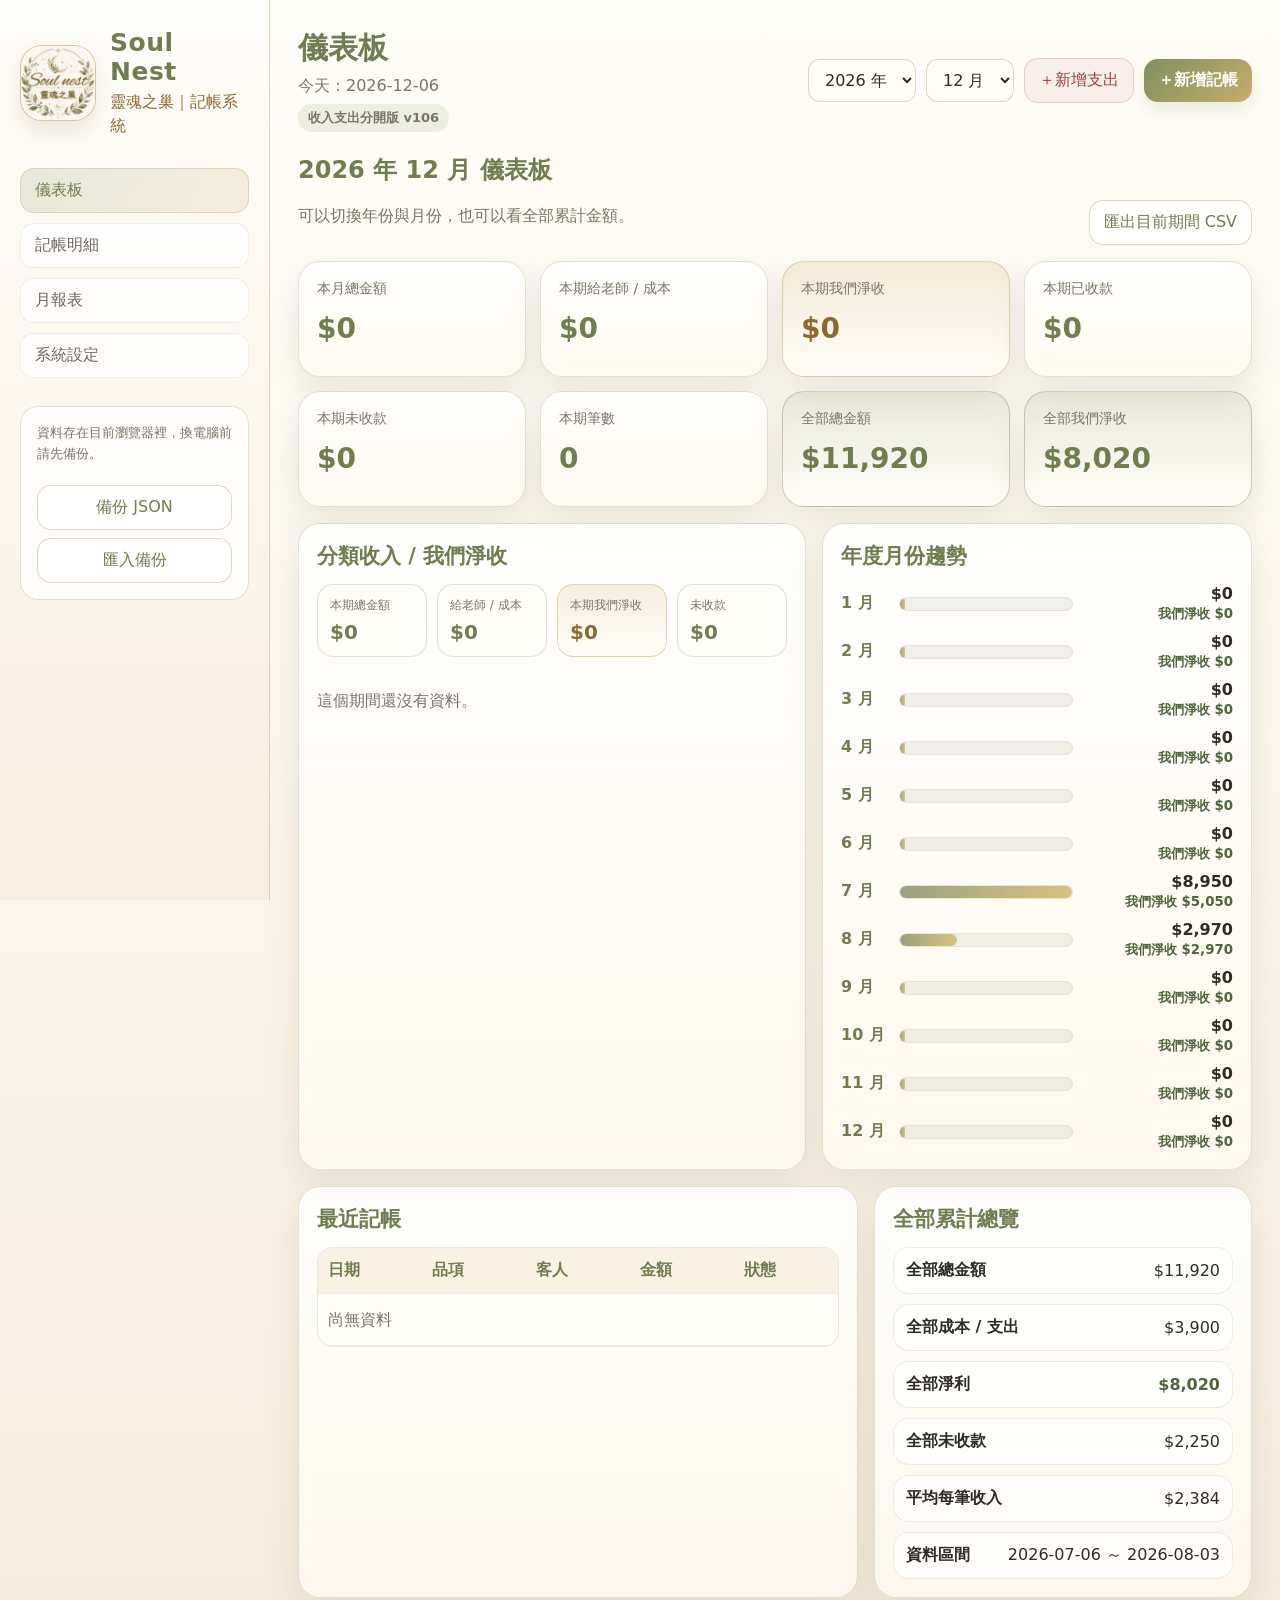
==== index.html @ b6c8bfd9 "Update index.html" ====
<!doctype html>
<html lang="zh-Hant">
<head>
  <meta charset="utf-8" />
  <meta name="viewport" content="width=device-width, initial-scale=1" />
  <title>Soul Nest 記帳系統</title>
  <link rel="icon" type="image/jpeg" href="assets/logo.jpg" />
  <style>
:root {
  --bg: #fbf6ea;
  --bg-2: #f2ead9;
  --panel: #fffdf7;
  --panel-2: #f8f0df;
  --line: rgba(116, 126, 80, .22);
  --line-strong: rgba(163, 132, 65, .32);
  --gold: #b9934d;
  --gold-2: #8c6a2f;
  --green: #6f7d4f;
  --green-2: #8fa06d;
  --text: #2f2c24;
  --muted: #7a7467;
  --red: #b85b5b;
  --cream: #fff7de;
  --shadow: 0 14px 36px rgba(104, 91, 62, .12);
  font-family: "Noto Sans TC", "Microsoft JhengHei", system-ui, sans-serif;
}
* { box-sizing: border-box; }
body {
  margin: 0;
  min-height: 100vh;
  background:
    radial-gradient(circle at top left, rgba(216, 189, 122, .26), transparent 32%),
    radial-gradient(circle at top right, rgba(143, 160, 109, .20), transparent 30%),
    linear-gradient(180deg, #fffaf0 0%, var(--bg) 52%, #f6eddd 100%);
  color: var(--text);
}
button, input, select, textarea { font: inherit; }
button { cursor: pointer; }
.app-shell { display: flex; min-height: 100vh; }
.sidebar {
  width: 270px;
  padding: 28px 20px;
  background:
    linear-gradient(180deg, rgba(255, 253, 247, .96), rgba(248, 240, 223, .92)),
    radial-gradient(circle at 50% 0%, rgba(216, 189, 122, .18), transparent 38%);
  border-right: 1px solid var(--line-strong);
  position: sticky;
  top: 0;
  height: 100vh;
}
.brand { display: flex; gap: 14px; align-items: center; margin-bottom: 30px; }
.brand-logo {
  width: 76px; height: 76px; object-fit: cover; border-radius: 22px;
  border: 1px solid rgba(185, 147, 77, .55); background: #fffdf7;
  box-shadow: 0 10px 24px rgba(139, 116, 65, .16); flex-shrink: 0;
}
.brand h1 { margin: 0; font-size: 25px; letter-spacing: .5px; color: var(--green); }
.brand p { margin: 4px 0 0; color: var(--gold-2); line-height: 1.5; }
nav { display: grid; gap: 10px; }
.nav-btn, .soft-btn, .primary-btn, .danger-btn, .danger-soft-btn, .icon-btn {
  border: 0; border-radius: 14px; padding: 11px 14px; color: var(--text);
}
.nav-btn {
  width: 100%; text-align: left; background: rgba(255, 255, 255, .62); color: #6c685e;
  border: 1px solid rgba(116, 126, 80, .12);
}
.nav-btn.active, .nav-btn:hover {
  background: linear-gradient(135deg, rgba(143, 160, 109, .20), rgba(216, 189, 122, .20));
  color: var(--green); border-color: rgba(185, 147, 77, .28);
}
.backup-box {
  margin-top: 28px; padding: 16px; background: rgba(255, 255, 255, .68);
  border: 1px solid var(--line); border-radius: 18px;
}
.backup-box p { margin: 0 0 12px; color: var(--muted); font-size: 13px; line-height: 1.6; }
.backup-box .soft-btn { width: 100%; margin-top: 8px; text-align: center; }
main { flex: 1; padding: 28px; max-width: 1480px; margin: 0 auto; width: 100%; }
.topbar { display: flex; justify-content: space-between; gap: 18px; align-items: center; margin-bottom: 22px; }
.topbar h2 { margin: 0; font-size: 30px; color: var(--green); }
.topbar p { margin: 7px 0 0; color: var(--muted); }
.top-actions, .filters { display: flex; gap: 10px; align-items: center; flex-wrap: wrap; }
input, select, textarea {
  background: #fffdf7; color: var(--text); border: 1px solid rgba(185, 147, 77, .38);
  border-radius: 12px; padding: 10px 12px; outline: none; box-shadow: 0 2px 0 rgba(255, 255, 255, .8) inset;
}
input:focus, select:focus, textarea:focus { border-color: rgba(111, 125, 79, .65); box-shadow: 0 0 0 3px rgba(143, 160, 109, .18); }
textarea { resize: vertical; }
.primary-btn { background: linear-gradient(135deg, #7f8f5e, #c7ad6b); color: #fffdf7; font-weight: 700; box-shadow: 0 8px 18px rgba(127, 143, 94, .16); }
.soft-btn { background: rgba(255, 255, 255, .68); border: 1px solid var(--line-strong); color: var(--green); }
.danger-btn { background: #b85b5b; color: #fff; }
.danger-soft-btn { background: rgba(184, 91, 91, .09); color: #9f4040; border: 1px solid rgba(184, 91, 91, .22); }
.icon-btn { background: transparent; color: var(--muted); font-size: 26px; padding: 0 4px; }
.file-btn { display: inline-block; }
.page { display: none; }
.page.active { display: block; }
.cards { display: grid; grid-template-columns: repeat(4, minmax(170px, 1fr)); gap: 14px; margin-bottom: 16px; }
.card, .panel { background: linear-gradient(180deg, rgba(255, 255, 255, .88), rgba(255, 250, 240, .82)); border: 1px solid var(--line); border-radius: 22px; box-shadow: var(--shadow); }
.card { padding: 18px; min-height: 116px; }
.card span { display: block; color: var(--muted); font-size: 14px; margin-bottom: 14px; }
.card strong { font-size: 28px; color: var(--green); }
.card.highlight { background: linear-gradient(180deg, rgba(216, 189, 122, .25), rgba(255, 253, 247, .92)); border-color: rgba(185, 147, 77, .38); }
.card.highlight strong { color: var(--gold-2); }
.card.total-card { border-color: rgba(111, 125, 79, .35); background: linear-gradient(180deg, rgba(143, 160, 109, .18), rgba(255, 253, 247, .90)); }
.grid-two { display: grid; grid-template-columns: 1fr 1fr; gap: 16px; }
.top-gap { margin-top: 16px; }
.dashboard-title { display: flex; justify-content: space-between; align-items: flex-end; gap: 14px; margin: 0 0 16px; }
.dashboard-title h3 { margin: 0 0 6px; font-size: 24px; color: var(--green); }
.panel { padding: 18px; }
.panel h3 { margin: 0 0 14px; font-size: 21px; color: var(--green); }
.panel-head { display: flex; justify-content: space-between; align-items: center; gap: 12px; margin-bottom: 14px; }
.panel-head h3 { margin: 0; }
.panel-head.wrap { flex-wrap: wrap; }
.table-wrap { overflow: auto; border-radius: 16px; border: 1px solid rgba(116, 126, 80, .18); background: rgba(255, 255, 255, .55); }
table { width: 100%; border-collapse: collapse; min-width: 900px; background: rgba(255, 253, 247, .74); }
th, td { padding: 12px 10px; border-bottom: 1px solid rgba(116, 126, 80, .13); text-align: left; white-space: nowrap; }
th { color: var(--green); background: rgba(216, 189, 122, .17); position: sticky; top: 0; z-index: 1; }
td { color: var(--text); }
tr:hover td { background: rgba(143, 160, 109, .08); }
.table-wrap.mini table { min-width: 520px; }
.badge { display: inline-flex; border-radius: 999px; padding: 5px 9px; font-size: 13px; border: 1px solid rgba(116, 126, 80, .18); }
.badge.paid { background: rgba(143, 160, 109, .18); color: #52643a; }
.badge.unpaid { background: rgba(184, 91, 91, .10); color: #9f4040; }
.summary-list { display: grid; gap: 10px; }
.summary-item { display: grid; grid-template-columns: 1fr auto; gap: 8px; align-items: center; padding: 12px; border: 1px solid rgba(116, 126, 80, .14); border-radius: 16px; background: rgba(255, 253, 247, .70); }
.summary-number { text-align: right; }
.summary-list.compact .summary-item { grid-template-columns: 1fr auto; }
.summary-item small { color: var(--muted); display: block; margin-top: 4px; }
.trend-list { display: grid; gap: 9px; }
.trend-row { display: grid; grid-template-columns: 48px 1fr 150px; gap: 10px; align-items: center; }
.trend-label { color: var(--green); font-weight: 700; }
.trend-bar-wrap { height: 14px; overflow: hidden; border-radius: 999px; background: rgba(116, 126, 80, .10); border: 1px solid rgba(116, 126, 80, .10); }
.trend-bar { height: 100%; border-radius: 999px; background: linear-gradient(90deg, rgba(111, 125, 79, .68), rgba(216, 189, 122, .92)); }
.trend-money { text-align: right; }
.trend-money small { display: block; margin-top: 2px; }
.row-actions { display: flex; gap: 8px; justify-content: flex-end; }
.tiny-btn { border: 0; border-radius: 10px; padding: 7px 9px; background: rgba(143, 160, 109, .14); color: var(--green); }
.inline-form { display: grid; grid-template-columns: 1.5fr 1fr 110px 110px auto; gap: 10px; margin: 16px 0; }
.settings-list { display: grid; gap: 10px; }
.setting-item { display: grid; grid-template-columns: 1fr auto auto auto; gap: 10px; align-items: center; padding: 12px; border: 1px solid rgba(116, 126, 80, .14); border-radius: 16px; background: rgba(255, 253, 247, .72); }
.muted { color: var(--muted); line-height: 1.7; }
dialog { border: 0; padding: 0; background: transparent; width: min(820px, calc(100vw - 24px)); color: var(--text); }
dialog::backdrop { background: rgba(76, 67, 48, .36); backdrop-filter: blur(4px); }
.modal-card { background: var(--panel); border: 1px solid var(--line-strong); border-radius: 24px; padding: 22px; box-shadow: 0 22px 50px rgba(104, 91, 62, .20); }
.modal-head { display: flex; justify-content: space-between; align-items: center; margin-bottom: 14px; }
.modal-head h3 { margin: 0; font-size: 24px; color: var(--green); }
.form-grid { display: grid; grid-template-columns: repeat(3, 1fr); gap: 12px; }
.form-grid label { display: grid; gap: 7px; color: var(--green); font-size: 14px; font-weight: 700; }
.form-grid .wide { grid-column: span 3; }
.form-grid input, .form-grid select, .form-grid textarea { width: 100%; }
.modal-total { display: flex; justify-content: flex-end; gap: 18px; padding: 14px 0; color: var(--muted); }
.modal-total strong { color: var(--gold-2); }
.modal-actions { display: flex; justify-content: space-between; align-items: center; }
.hidden { display: none !important; }
.profit-pos { color: #52643a; font-weight: 700; }
.profit-neg { color: #b85b5b; font-weight: 700; }
.column-settings-head, .column-setting-item { display: grid; grid-template-columns: 90px minmax(180px, 1fr) 150px; gap: 12px; align-items: center; }
.column-settings-head { margin: 14px 0 8px; color: var(--gold-2); font-size: 13px; font-weight: 700; padding: 0 4px; }
.column-settings-list { display: grid; gap: 10px; }
.column-setting-item { background: rgba(255, 253, 247, .74); border: 1px solid var(--line); border-radius: 14px; padding: 10px; }
.check-line { display: flex; gap: 8px; align-items: center; color: var(--text); }
.column-setting-item input[type="text"] { width: 100%; border: 1px solid var(--line); border-radius: 12px; background: #fffdf7; color: var(--text); padding: 10px 12px; }
.column-buttons { display: flex; gap: 6px; justify-content: flex-end; }
.column-buttons .tiny-btn:disabled { opacity: .35; cursor: not-allowed; }
@media (max-width: 1100px) { .cards { grid-template-columns: repeat(2, 1fr); } .grid-two { grid-template-columns: 1fr; } }
@media (max-width: 820px) {
  .app-shell { display: block; }
  .sidebar { position: static; width: 100%; height: auto; }
  nav { grid-template-columns: repeat(2, 1fr); }
  main { padding: 18px; }
  .topbar { align-items: stretch; flex-direction: column; }
  .cards { grid-template-columns: repeat(2, 1fr); }
  .dashboard-title { align-items: stretch; flex-direction: column; }
  .trend-row { grid-template-columns: 42px 1fr; }
  .trend-money { grid-column: 2; text-align: left; }
  .inline-form { grid-template-columns: 1fr; }
  .form-grid { grid-template-columns: 1fr; }
  .form-grid .wide { grid-column: span 1; }
  .modal-total { flex-direction: column; gap: 6px; align-items: flex-end; }
  .brand-logo { width: 64px; height: 64px; }
}
@media (max-width: 720px) { .column-settings-head { display: none; } .column-setting-item { grid-template-columns: 1fr; } .column-buttons { justify-content: flex-start; } }
@media (max-width: 540px) { .cards { grid-template-columns: 1fr; } .top-actions > *, .filters > * { width: 100%; } }
@media print {
  .sidebar, .top-actions, .filters, .row-actions, dialog { display: none !important; }
  body { background: white; color: black; }
  main { padding: 0; }
  .panel, .card { box-shadow: none; border: 1px solid #ccc; color: black; background: white; }
  th, td { color: black; border-bottom: 1px solid #ddd; }
}


.custom-column-form {
  grid-template-columns: minmax(240px, 1fr) auto;
  margin-top: 16px;
}

.custom-fields {
  display: grid;
  grid-template-columns: repeat(3, 1fr);
  gap: 12px;
  padding: 12px;
  border: 1px dashed var(--line);
  border-radius: 16px;
  background: rgba(255,255,255,.70);
}

.custom-fields-title {
  grid-column: 1 / -1;
  color: var(--gold-2);
  font-weight: 700;
}

.danger-mini {
  background: rgba(255, 143, 143, .14) !important;
  color: #ffd3d3 !important;
}

@media (max-width: 820px) {
  .custom-column-form {
    grid-template-columns: 1fr;
  }
  .custom-fields {
    grid-template-columns: 1fr;
  }
}


.group-hint {
  margin: 0 0 12px;
}

.group-row td {
  background: rgba(216, 189, 122, .16) !important;
  border-top: 1px solid rgba(216, 189, 122, .32);
  border-bottom: 1px solid rgba(216, 189, 122, .32);
}

.group-row-inner {
  display: flex;
  justify-content: space-between;
  gap: 12px;
  align-items: center;
  color: var(--gold-2);
}

.group-row-inner strong {
  font-size: 16px;
}

.group-row-inner span {
  color: var(--muted);
  font-size: 13px;
}

@media (max-width: 720px) {
  .group-row-inner {
    align-items: flex-start;
    flex-direction: column;
  }
}


.split-hint {
  margin: 8px 0 14px;
}

.split-setting-item {
  grid-template-columns: minmax(180px, 1.25fr) minmax(130px, .9fr) minmax(140px, .8fr) minmax(150px, .8fr) 120px auto;
}

.split-setting-item input,
.split-setting-item select {
  width: 100%;
}

.split-setting-item label {
  display: grid;
  gap: 5px;
  color: var(--muted);
  font-size: 12px;
}

.split-setting-item label span,
.split-profit small {
  color: var(--muted);
}

.split-profit {
  display: grid;
  gap: 5px;
  align-content: center;
}

@media (max-width: 1100px) {
  .split-setting-item {
    grid-template-columns: 1fr 1fr;
  }
}


/* 品項設定：美化＋可直接修改 */
.item-add-form {
  display: grid;
  grid-template-columns: minmax(220px, 1.4fr) minmax(130px, .9fr) minmax(130px, .75fr) minmax(130px, .75fr) auto;
  gap: 10px;
  margin: 16px 0 8px;
}

.item-settings-grid {
  display: grid;
  gap: 16px;
  margin-top: 16px;
}

.item-category-block {
  border: 1px solid var(--line);
  border-radius: 20px;
  overflow: hidden;
  background: rgba(255,255,255,.78);
}

.item-category-head {
  display: flex;
  justify-content: space-between;
  gap: 12px;
  align-items: center;
  padding: 14px 16px;
  background: linear-gradient(135deg, rgba(216,189,122,.20), rgba(156,207,154,.10));
  border-bottom: 1px solid var(--line);
}

.item-category-head strong {
  color: var(--gold-2);
  font-size: 18px;
}

.item-category-head small,
.item-category-head span {
  color: var(--muted);
  font-size: 13px;
}

.item-category-head small {
  display: block;
  margin-top: 3px;
}

.item-edit-table {
  display: grid;
  gap: 0;
}

.item-edit-head,
.item-edit-row {
  display: grid;
  grid-template-columns: minmax(180px, 1.35fr) minmax(130px, .85fr) minmax(125px, .75fr) minmax(125px, .75fr) minmax(110px, .65fr) minmax(120px, auto);
  gap: 10px;
  align-items: center;
}

.item-edit-head {
  padding: 12px 14px;
  color: var(--gold-2);
  font-size: 13px;
  font-weight: 700;
  background: rgba(216,189,122,.10);
}

.item-edit-row {
  padding: 12px 14px;
  border-top: 1px solid rgba(255,255,255,.08);
}

.item-edit-row:hover {
  background: rgba(255,255,255,.70);
}

.item-edit-row input,
.item-edit-row select {
  width: 100%;
  min-width: 0;
}

.money-input {
  display: flex;
  align-items: center;
  gap: 6px;
  border: 1px solid rgba(216,189,122,.35);
  border-radius: 12px;
  padding: 0 10px;
  background: #fdf8eb;
}

.money-input span {
  color: #6f6a5f;
  font-weight: 700;
}

.money-input input {
  border: 0;
  box-shadow: none;
  background: transparent;
  padding-left: 0;
}

.item-profit-pill {
  border-radius: 999px;
  padding: 9px 12px;
  text-align: center;
  font-weight: 800;
  white-space: nowrap;
}

.item-profit-pill.profit-good {
  background: rgba(156,207,154,.20);
  color: #52643a;
  border: 1px solid rgba(156,207,154,.28);
}

.item-profit-pill.profit-bad {
  background: rgba(255,143,143,.12);
  color: #9f4040;
  border: 1px solid rgba(255,143,143,.28);
}

.item-actions {
  display: flex;
  justify-content: flex-end;
  gap: 8px;
}

@media (max-width: 1100px) {
  .item-add-form {
    grid-template-columns: 1fr 1fr;
  }

  .item-edit-head {
    display: none;
  }

  .item-edit-row {
    grid-template-columns: 1fr 1fr;
    border-top: 1px solid var(--line);
  }

  .item-profit-pill,
  .item-actions {
    grid-column: span 2;
  }
}

@media (max-width: 620px) {
  .item-add-form,
  .item-edit-row {
    grid-template-columns: 1fr;
  }

  .item-profit-pill,
  .item-actions {
    grid-column: span 1;
  }

  .item-actions {
    justify-content: flex-start;
  }
}


/* 全亮色奶油白版加強 */
body{background:linear-gradient(180deg,#fffdf8 0%,#fbf6ea 55%,#f5ecdc 100%);}
.sidebar{background:linear-gradient(180deg,#fffdfa 0%,#f8efde 100%);}
.table-wrap, .item-category-block, .backup-box, .summary-item, .setting-item, .column-setting-item, .item-edit-row {background: rgba(255,255,255,.82);}
.item-edit-head{background: rgba(216,189,122,.14);}
.group-row td{background: rgba(216,189,122,.14) !important;}
.nav-btn{background: rgba(255,255,255,.86);}
.soft-btn{background: rgba(255,255,255,.90);}
.tiny-btn{background: rgba(143,160,109,.16); color: var(--green);}
.records-table tbody tr:nth-child(even) td{background: rgba(255,255,255,.55);}
.records-table tbody tr:hover td{background: rgba(143,160,109,.10);}
.modal-card{background: #fffdf8;}


/* 系統設定展開 / 收合 */
.settings-collapse-card { overflow: hidden; }
.settings-collapse-head {
  display: flex;
  justify-content: space-between;
  align-items: center;
  gap: 14px;
}
.settings-collapse-head h3 { margin: 0 0 6px; }
.settings-collapse-body { margin-top: 16px; }
.settings-toggle-btn {
  display: inline-flex;
  align-items: center;
  gap: 8px;
  min-width: 94px;
  justify-content: center;
}
.settings-toggle-icon { font-size: 16px; line-height: 1; }
.inner-settings-head { margin-bottom: 12px; }
.inner-settings-head .muted { margin: 0; flex: 1; }
@media (max-width: 720px) {
  .settings-collapse-head, .inner-settings-head {
    flex-direction: column;
    align-items: stretch;
  }
  .settings-toggle-btn { width: 100%; }
}


/* 選項設定：付款方式 / 負責人 */
.options-grid {
  display: grid;
  grid-template-columns: 1fr 1fr;
  gap: 16px;
}

.option-box {
  border: 1px solid var(--line);
  border-radius: 18px;
  padding: 16px;
  background: rgba(255,255,255,.82);
}

.option-box h4 {
  margin: 0 0 12px;
  color: var(--green);
  font-size: 18px;
}

.option-add-form {
  display: grid;
  grid-template-columns: 1fr auto;
  gap: 10px;
  margin-bottom: 12px;
}

.option-list {
  display: grid;
  gap: 10px;
}

.option-item {
  display: grid;
  grid-template-columns: minmax(160px, 1fr) auto;
  gap: 10px;
  align-items: center;
  padding: 10px;
  border: 1px solid rgba(116, 126, 80, .14);
  border-radius: 14px;
  background: rgba(255, 253, 247, .82);
}

.option-item input {
  width: 100%;
}

.option-actions {
  display: flex;
  gap: 6px;
  justify-content: flex-end;
}

.option-actions .tiny-btn:disabled {
  opacity: .35;
  cursor: not-allowed;
}

@media (max-width: 920px) {
  .options-grid {
    grid-template-columns: 1fr;
  }

  .option-add-form,
  .option-item {
    grid-template-columns: 1fr;
  }

  .option-actions {
    justify-content: flex-start;
    flex-wrap: wrap;
  }
}

  
/* 記帳明細上方統計 */
.record-summary-cards {
  display: grid;
  grid-template-columns: repeat(5, minmax(130px, 1fr));
  gap: 12px;
  margin: 14px 0 12px;
}

.record-summary-card {
  padding: 14px 16px;
  border: 1px solid var(--line);
  border-radius: 18px;
  background: rgba(255, 253, 247, .86);
  box-shadow: 0 10px 24px rgba(104, 91, 62, .08);
}

.record-summary-card span {
  display: block;
  color: var(--muted);
  font-size: 13px;
  margin-bottom: 8px;
}

.record-summary-card strong {
  color: var(--green);
  font-size: 22px;
}

.record-summary-card.highlight {
  background: linear-gradient(180deg, rgba(216, 189, 122, .23), rgba(255, 253, 247, .88));
  border-color: rgba(185, 147, 77, .36);
}

.record-summary-card.highlight strong {
  color: var(--gold-2);
}

@media (max-width: 1100px) {
  .record-summary-cards {
    grid-template-columns: repeat(2, 1fr);
  }
}

@media (max-width: 560px) {
  .record-summary-cards {
    grid-template-columns: 1fr;
  }
}

  
/* 負責人不指定顯示 */
#ownerInput option[value=""] {
  color: var(--muted);
}

  
/* 分類區塊上方總計 */
.category-panel-summary {
  display: grid;
  grid-template-columns: repeat(4, minmax(110px, 1fr));
  gap: 10px;
  margin: 0 0 14px;
}

.category-total-card {
  border: 1px solid var(--line);
  border-radius: 16px;
  padding: 12px;
  background: rgba(255, 253, 247, .84);
}

.category-total-card span {
  display: block;
  color: var(--muted);
  font-size: 12px;
  margin-bottom: 6px;
}

.category-total-card strong {
  color: var(--green);
  font-size: 20px;
}

.category-total-card.highlight {
  background: linear-gradient(180deg, rgba(216, 189, 122, .23), rgba(255, 253, 247, .88));
  border-color: rgba(185, 147, 77, .36);
}

.category-total-card.highlight strong {
  color: var(--gold-2);
}

@media (max-width: 900px) {
  .category-panel-summary {
    grid-template-columns: repeat(2, 1fr);
  }
}

@media (max-width: 520px) {
  .category-panel-summary {
    grid-template-columns: 1fr;
  }
}

  
/* 新增支出按鈕 */
.expense-btn {
  border-color: rgba(184, 91, 91, .24);
  color: #9f4040;
  background: rgba(184, 91, 91, .08);
}

.expense-btn:hover {
  background: rgba(184, 91, 91, .13);
}

  
/* 收入 / 支出切換 */
.record-type-tabs {
  display: inline-flex;
  gap: 6px;
  padding: 5px;
  margin-top: 10px;
  border: 1px solid var(--line);
  border-radius: 999px;
  background: rgba(255, 253, 247, .82);
}

.record-type-btn {
  border: 0;
  border-radius: 999px;
  padding: 8px 14px;
  background: transparent;
  color: var(--muted);
  font-weight: 700;
}

.record-type-btn.active {
  background: linear-gradient(135deg, rgba(143, 160, 109, .22), rgba(216, 189, 122, .22));
  color: var(--green);
  box-shadow: 0 4px 12px rgba(104, 91, 62, .08);
}

@media (max-width: 720px) {
  .record-type-tabs {
    display: grid;
    grid-template-columns: 1fr;
    border-radius: 18px;
    width: 100%;
  }

  .record-type-btn {
    width: 100%;
  }
}

  
/* 版本標示 */
.version-badge {
  display: inline-block;
  margin-top: 8px;
  padding: 5px 10px;
  border-radius: 999px;
  background: rgba(143, 160, 109, .16);
  color: var(--green);
  font-size: 13px;
  font-weight: 700;
}

  </style>
</head>
<body>
  <div class="app-shell">
    <aside class="sidebar">
      <div class="brand">
        <img src="assets/logo.jpg" alt="Soul Nest Logo" class="brand-logo" />
        <div>
          <h1>Soul Nest</h1>
          <p>靈魂之巢｜記帳系統</p>
        </div>
      </div>
      <nav>
        <button class="nav-btn active" data-page="dashboard">儀表板</button>
        <button class="nav-btn" data-page="records">記帳明細</button>
        <button class="nav-btn" data-page="monthly">月報表</button>
        <button class="nav-btn" data-page="settings">系統設定</button>
      </nav>
      <div class="backup-box">
        <p>資料存在目前瀏覽器裡，換電腦前請先備份。</p>
        <button id="backupJsonBtn" class="soft-btn">備份 JSON</button>
        <label class="soft-btn file-btn">
          匯入備份
          <input id="importJsonInput" type="file" accept="application/json" hidden />
        </label>
      </div>
    </aside>

    <main>
      <header class="topbar">
        <div>
          <h2 id="pageTitle">儀表板</h2>
          <p id="todayText"></p><p class="version-badge">收入支出分開版 v106</p>
        </div>
        <div class="top-actions">
          <select id="yearFilter" aria-label="選擇年份"></select>
          <select id="monthFilter" aria-label="選擇月份">
            <option value="all">全年</option>
          </select>
          <button id="newExpenseTopBtn" class="soft-btn expense-btn">＋新增支出</button>
          <button id="newRecordTopBtn" class="primary-btn">＋新增記帳</button>
        </div>
      </header>

      <section id="dashboard" class="page active">
        <div class="dashboard-title">
          <div>
            <h3 id="periodTitle">本期儀表板</h3>
            <p class="muted">可以切換年份與月份，也可以看全部累計金額。</p>
          </div>
          <button id="exportCsvBtn" class="soft-btn">匯出目前期間 CSV</button>
        </div>

        <div class="cards dashboard-cards">
          <div class="card"><span id="periodRevenueLabel">本期總金額</span><strong id="sumRevenue">$0</strong></div>
          <div class="card"><span>本期給老師 / 成本</span><strong id="sumCost">$0</strong></div>
          <div class="card highlight"><span>本期我們淨收</span><strong id="sumProfit">$0</strong></div>
          <div class="card"><span>本期已收款</span><strong id="sumPaid">$0</strong></div>
          <div class="card"><span>本期未收款</span><strong id="sumUnpaid">$0</strong></div>
          <div class="card"><span>本期筆數</span><strong id="sumCount">0</strong></div>
          <div class="card total-card"><span>全部總金額</span><strong id="allRevenue">$0</strong></div>
          <div class="card total-card"><span>全部我們淨收</span><strong id="allProfit">$0</strong></div>
        </div>

        <div class="grid-two">
          <div class="panel">
            <div class="panel-head">
              <h3>分類收入 / 我們淨收</h3>
            </div>
            <div id="categoryPanelSummary" class="category-panel-summary"></div>
            <div id="categorySummary" class="summary-list"></div>
          </div>
          <div class="panel">
            <h3>年度月份趨勢</h3>
            <div id="trendSummary" class="trend-list"></div>
          </div>
        </div>

        <div class="grid-two top-gap">
          <div class="panel">
            <h3>最近記帳</h3>
            <div class="table-wrap mini">
              <table>
                <thead>
                  <tr><th>日期</th><th>品項</th><th>客人</th><th>金額</th><th>狀態</th></tr>
                </thead>
                <tbody id="recentRows"></tbody>
              </table>
            </div>
          </div>
          <div class="panel">
            <h3>全部累計總覽</h3>
            <div id="allTimeSummary" class="summary-list compact"></div>
          </div>
        </div>
      </section>

      <section id="records" class="page">
        <div class="panel">
          <div class="panel-head wrap">
            <div>
              <h3>記帳明細</h3>
              <div class="record-type-tabs" role="group" aria-label="選擇收入或支出明細">
                <button type="button" class="record-type-btn active" data-record-type="income">收入明細</button>
                <button type="button" class="record-type-btn" data-record-type="expense">支出明細</button>
                <button type="button" class="record-type-btn" data-record-type="all">全部</button>
              </div>
            </div>
            <div class="filters">
              <input id="searchInput" type="search" placeholder="搜尋品項 / 客人 / 備註" />
              <select id="categoryFilter"></select>
              <select id="statusFilter">
                <option value="all">全部狀態</option>
                <option value="已收款">已收款</option>
                <option value="未收款">未收款</option>
              </select>
              <select id="groupModeFilter" aria-label="選擇明細排序方式">
                <option value="category">依分類分組</option>
                <option value="date">依日期排序</option>
                <option value="customer">依客人 / 來源分組</option>
                <option value="paymentStatus">依付款狀態分組</option>
              </select>
              <button id="printBtn" class="soft-btn">列印</button>
            </div>
          </div>
          <div class="record-summary-cards">
            <div class="record-summary-card">
              <span id="recordSumRevenueLabel">目前篩選總金額</span>
              <strong id="recordSumRevenue">$0</strong>
            </div>
            <div class="record-summary-card">
              <span>給老師 / 成本</span>
              <strong id="recordSumCost">$0</strong>
            </div>
            <div class="record-summary-card highlight">
              <span id="recordSumProfitLabel">目前篩選淨收</span>
              <strong id="recordSumProfit">$0</strong>
            </div>
            <div class="record-summary-card">
              <span>未收款</span>
              <strong id="recordSumUnpaid">$0</strong>
            </div>
            <div class="record-summary-card">
              <span>筆數</span>
              <strong id="recordSumCount">0</strong>
            </div>
          </div>
          <p class="muted group-hint">預設只顯示收入明細；支出可切到「支出明細」，避免收入與支出混在一起。</p>
          <div class="table-wrap">
            <table class="records-table">
              <thead id="recordTableHead"></thead>
              <tbody id="recordRows"></tbody>
            </table>
          </div>
        </div>
      </section>

      <section id="monthly" class="page">
        <div class="panel">
          <h3>年度月報表</h3>
          <p class="muted">依上方選擇的年份統計，月份選「全年」或單月都不影響這張年度表。</p>
          <div class="table-wrap">
            <table>
              <thead>
                <tr>
                  <th>月份</th><th>收入</th><th>給老師 / 成本</th><th>我們淨收</th><th>已收款</th><th>未收款</th><th>筆數</th>
                </tr>
              </thead>
              <tbody id="monthlyRows"></tbody>
            </table>
          </div>
        </div>
      </section>

      <section id="settings" class="page">
        <div class="panel settings-collapse-card">
          <div class="settings-collapse-head">
            <div>
              <h3>品項設定</h3>
              <p class="muted">可以點一下展開 / 收合，避免頁面太長。</p>
            </div>
            <button id="toggleItemsSettingsBtn" type="button" class="soft-btn settings-toggle-btn" aria-expanded="true">
              <span class="settings-toggle-text">收合</span>
              <span class="settings-toggle-icon">▾</span>
            </button>
          </div>
          <div id="itemsSettingsBody" class="settings-collapse-body">
            <div class="panel-head wrap inner-settings-head">
              <p class="muted">這裡可以設定每個服務「收客人多少、給老師多少、我們抽多少」。新增記帳選到品項時會自動帶入。</p>
              <button id="resetDemoBtn" class="danger-soft-btn">重置成範例資料</button>
            </div>
            <form id="itemForm" class="item-add-form">
              <input id="itemNameInput" placeholder="品項名稱，例如：感情儀式、塔羅四題" required />
              <select id="itemCategoryInput" required></select>
              <input id="itemPriceInput" type="number" min="0" placeholder="客人收費 / 件" required />
              <input id="itemCostInput" type="number" min="0" placeholder="給老師 / 件" value="0" required />
              <button class="primary-btn" type="submit">＋新增品項</button>
            </form>
            <p class="muted split-hint">例：感情儀式客人收 $3,000，給老師 $1,500，系統會自動算我們抽 $1,500。修改後會自動儲存。</p>
            <div id="itemList" class="item-settings-grid"></div>
          </div>
        </div>

        <div class="panel top-gap settings-collapse-card">
          <div class="settings-collapse-head">
            <div>
              <h3>選項設定</h3>
              <p class="muted">可自行新增 / 修改付款方式與負責人。</p>
            </div>
            <button id="toggleOptionsSettingsBtn" type="button" class="soft-btn settings-toggle-btn" aria-expanded="false">
              <span class="settings-toggle-text">展開</span>
              <span class="settings-toggle-icon">▸</span>
            </button>
          </div>
          <div id="optionsSettingsBody" class="settings-collapse-body hidden">
            <div class="options-grid">
              <div class="option-box">
                <h4>付款方式</h4>
                <form id="paymentMethodForm" class="option-add-form">
                  <input id="paymentMethodNameInput" placeholder="新增付款方式，例如：街口支付、全支付、信用卡" required />
                  <button class="primary-btn" type="submit">＋新增</button>
                </form>
                <div id="paymentMethodList" class="option-list"></div>
              </div>
              <div class="option-box">
                <h4>負責人</h4>
                <form id="ownerForm" class="option-add-form">
                  <input id="ownerNameInput" placeholder="新增負責人，例如：Alisha、席琳老師、合作老師" required />
                  <button class="primary-btn" type="submit">＋新增</button>
                </form>
                <div id="ownerList" class="option-list"></div>
              </div>
            </div>
          </div>
        </div>

        <div class="panel top-gap settings-collapse-card">
          <div class="settings-collapse-head">
            <div>
              <h3>欄位設定</h3>
              <p class="muted">需要時再展開，不用一直往下拉很久。</p>
            </div>
            <button id="toggleColumnsSettingsBtn" type="button" class="soft-btn settings-toggle-btn" aria-expanded="false">
              <span class="settings-toggle-text">展開</span>
              <span class="settings-toggle-icon">▸</span>
            </button>
          </div>
          <div id="columnsSettingsBody" class="settings-collapse-body hidden">
            <div class="panel-head wrap inner-settings-head">
              <p class="muted">可控制「記帳明細」要顯示哪些欄位，也可以改欄位名稱與調整順序。匯出 CSV 會依照目前顯示欄位輸出。</p>
              <button id="resetColumnsBtn" class="soft-btn">恢復預設欄位</button>
            </div>
            <form id="customColumnForm" class="inline-form custom-column-form">
              <input id="customColumnNameInput" placeholder="新增自訂欄位，例如：老師名稱、老師分潤、IG帳號、平台來源" required />
              <button class="primary-btn" type="submit">＋新增欄位</button>
            </form>
            <div class="column-settings-head">
              <span>顯示</span>
              <span>欄位名稱</span>
              <span>順序 / 管理</span>
            </div>
            <div id="columnSettingsList" class="column-settings-list"></div>
          </div>
        </div>
      </section>
    </main>
  </div>

  <dialog id="recordDialog">
    <form id="recordForm" method="dialog" class="modal-card">
      <div class="modal-head">
        <h3 id="recordModalTitle">新增記帳</h3>
        <button type="button" id="closeDialogBtn" class="icon-btn">×</button>
      </div>
      <input id="recordId" type="hidden" />
      <div class="form-grid">
        <label>日期<input id="dateInput" type="date" required /></label>
        <label>分類<select id="categoryInput" required></select></label>
        <label class="wide">品項<input id="itemInput" list="itemOptions" placeholder="輸入或選擇品項" required /></label>
        <datalist id="itemOptions"></datalist>
        <label>客人 / 來源<input id="customerInput" placeholder="例如：客人暱稱、IG、LINE" /></label>
        <label>負責人<select id="ownerInput"></select></label>
        <label>付款狀態<select id="paymentStatusInput"><option>已收款</option><option>未收款</option></select></label>
        <label>付款方式<select id="paymentMethodInput"></select></label>
        <label>付款日期<input id="paidDateInput" type="date" /></label>
        <label>客人收費 / 件<input id="priceInput" type="number" min="0" step="1" required /></label>
        <label>數量<input id="qtyInput" type="number" min="1" step="1" value="1" required /></label>
        <label>給老師 / 成本總額<input id="costInput" type="number" min="0" step="1" value="0" /></label>
        <label class="wide">備註<textarea id="noteInput" rows="3" placeholder="例如：加急、老師分潤、客製儀式材料等"></textarea></label>
        <div id="customFieldInputs" class="custom-fields wide"></div>
      </div>
      <div class="modal-total">
        <span>總金額：<strong id="previewAmount">$0</strong></span>
        <span>預估我們淨收：<strong id="previewProfit">$0</strong></span>
      </div>
      <div class="modal-actions">
        <button type="button" id="deleteRecordBtn" class="danger-btn hidden">刪除</button>
        <button type="submit" class="primary-btn">儲存</button>
      </div>
    </form>
  </dialog>

  <script>
const STORE_KEY = "soulNestRecordsV2";
const OLD_STORE_KEY = "soulNestRecordsV1";
const ITEM_KEY = "soulNestItemsV2";
const OLD_ITEM_KEY = "soulNestItemsV1";
const COLUMN_KEY = "soulNestColumnsV1";
const SETTINGS_PANEL_KEY = "soulNestSettingsPanelsV1";
const PAYMENT_METHOD_KEY = "soulNestPaymentMethodsV1";
const OWNER_KEY = "soulNestOwnersV1";

function loadSettingsPanels() {
  try {
    const raw = localStorage.getItem(SETTINGS_PANEL_KEY);
    if (!raw) return { items: true, options: false, columns: false };
    const parsed = JSON.parse(raw);
    return {
      items: typeof parsed.items === "boolean" ? parsed.items : true,
      options: typeof parsed.options === "boolean" ? parsed.options : false,
      columns: typeof parsed.columns === "boolean" ? parsed.columns : false
    };
  } catch (error) {
    return { items: true, columns: false };
  }
}

let settingsPanels = loadSettingsPanels();

function saveSettingsPanels() {
  localStorage.setItem(SETTINGS_PANEL_KEY, JSON.stringify(settingsPanels));
}

function applySettingsPanels() {
  const mapping = [
    { key: "items", button: $("toggleItemsSettingsBtn"), body: $("itemsSettingsBody") },
    { key: "options", button: $("toggleOptionsSettingsBtn"), body: $("optionsSettingsBody") },
    { key: "columns", button: $("toggleColumnsSettingsBtn"), body: $("columnsSettingsBody") }
  ];

  mapping.forEach(({ key, button, body }) => {
    if (!button || !body) return;
    const expanded = !!settingsPanels[key];
    button.setAttribute("aria-expanded", String(expanded));
    const textEl = button.querySelector(".settings-toggle-text");
    const iconEl = button.querySelector(".settings-toggle-icon");
    if (textEl) textEl.textContent = expanded ? "收合" : "展開";
    if (iconEl) iconEl.textContent = expanded ? "▾" : "▸";
    body.classList.toggle("hidden", !expanded);
  });
}

function toggleSettingsPanel(key) {
  settingsPanels[key] = !settingsPanels[key];
  saveSettingsPanels();
  applySettingsPanels();
}

function uuid() {
  if (globalThis.crypto && typeof globalThis.crypto.randomUUID === "function") {
    return globalThis.crypto.randomUUID();
  }
  return `id_${Date.now()}_${Math.random().toString(16).slice(2)}`;
}

const categories = [
  "儀式",
  "塔羅",
  "讀心 / 通靈",
  "聖物 / 飾品",
  "代理商",
  "其他收入",
  "成本支出"
];



const defaultPaymentMethods = ["轉帳", "LINE Pay", "現金", "尚未付款", "其他"];
const defaultOwners = ["Alisha", "席琳老師", "合作老師", "其他"];


const defaultColumns = [
  { id: "date", label: "日期", visible: true },
  { id: "category", label: "分類", visible: true },
  { id: "item", label: "品項", visible: true },
  { id: "customer", label: "客人 / 來源", visible: true },
  { id: "owner", label: "負責人", visible: true },
  { id: "paymentStatus", label: "付款狀態", visible: true },
  { id: "paymentMethod", label: "付款方式", visible: true },
  { id: "paidDate", label: "付款日期", visible: false },
  { id: "price", label: "單價", visible: true },
  { id: "qty", label: "數量", visible: true },
  { id: "amount", label: "總金額", visible: true },
  { id: "cost", label: "給老師 / 成本", visible: true },
  { id: "profit", label: "我們淨收", visible: true },
  { id: "note", label: "備註", visible: true }
];

const defaultItems = [
  { id: uuid(), name: "塔羅牌一題", category: "塔羅", price: 200, cost: 0 },
  { id: uuid(), name: "塔羅牌四題", category: "塔羅", price: 990, cost: 0 },
  { id: uuid(), name: "塔羅牌緊急加購", category: "塔羅", price: 100, cost: 0 },
  { id: uuid(), name: "塔羅夜間加乘15m", category: "塔羅", price: 300, cost: 0 },
  { id: uuid(), name: "讀心術一題", category: "讀心 / 通靈", price: 250, cost: 100 },
  { id: uuid(), name: "讀心術四題", category: "讀心 / 通靈", price: 990, cost: 600 },
  { id: uuid(), name: "席琳師傅－算命7題", category: "讀心 / 通靈", price: 1600, cost: 1000 },
  { id: uuid(), name: "感情儀式", category: "儀式", price: 3000, cost: 1500 },
  { id: uuid(), name: "招財儀式", category: "儀式", price: 3000, cost: 1500 },
  { id: uuid(), name: "客制水晶", category: "聖物 / 飾品", price: 0, cost: 0 },
  { id: uuid(), name: "水晶耳環", category: "聖物 / 飾品", price: 0, cost: 0 },
  { id: uuid(), name: "林昱－席琳師傅儀式", category: "代理商", price: 500, cost: 0 },
  { id: uuid(), name: "成本支出", category: "成本支出", price: 0, cost: 0 }
];

const defaultRecords = [
  {
    id: uuid(), date: "2026-07-06", category: "儀式", item: "感情儀式", customer: "庚琳", owner: "Alisha",
    paymentStatus: "已收款", paymentMethod: "轉帳", paidDate: "2026-07-06", price: 3000, qty: 2, cost: 3000,
    note: "範例：儀式收入"
  },
  {
    id: uuid(), date: "2026-07-08", category: "塔羅", item: "塔羅牌一題", customer: "翊甄", owner: "Alisha",
    paymentStatus: "已收款", paymentMethod: "LINE Pay", paidDate: "2026-07-08", price: 200, qty: 1, cost: 0,
    note: "範例：單題"
  },
  {
    id: uuid(), date: "2026-07-09", category: "讀心 / 通靈", item: "讀心術一題", customer: "暱稱A", owner: "席琳老師",
    paymentStatus: "未收款", paymentMethod: "尚未付款", paidDate: "", price: 250, qty: 9, cost: 900,
    note: "範例：尚未收款"
  },
  {
    id: uuid(), date: "2026-07-07", category: "代理商", item: "林昱－席琳師傅儀式", customer: "林昱", owner: "合作老師",
    paymentStatus: "已收款", paymentMethod: "轉帳", paidDate: "2026-07-07", price: 500, qty: 1, cost: 0,
    note: "範例：代理商"
  },
  {
    id: uuid(), date: "2026-08-03", category: "塔羅", item: "塔羅牌四題", customer: "IG客人B", owner: "Alisha",
    paymentStatus: "已收款", paymentMethod: "轉帳", paidDate: "2026-08-03", price: 990, qty: 3, cost: 0,
    note: "範例：跨月份資料"
  }
];

let records = loadWithMigration(STORE_KEY, OLD_STORE_KEY, defaultRecords);
let items = loadWithMigration(ITEM_KEY, OLD_ITEM_KEY, defaultItems);
let columns = loadColumns();
let paymentMethods = loadStringList(PAYMENT_METHOD_KEY, defaultPaymentMethods);
let owners = loadStringList(OWNER_KEY, defaultOwners);
let activePage = "dashboard";
let activeRecordType = "income";

const $ = (id) => document.getElementById(id);

function loadWithMigration(newKey, oldKey, fallback) {
  try {
    const raw = localStorage.getItem(newKey) || localStorage.getItem(oldKey);
    if (!raw) return fallback;
    const parsed = JSON.parse(raw);
    return Array.isArray(parsed) ? parsed : fallback;
  } catch (error) {
    console.warn("資料讀取失敗，已使用預設資料", error);
    return fallback;
  }
}

function loadStringList(key, fallback) {
  try {
    const raw = localStorage.getItem(key);
    if (!raw) return [...fallback];
    const parsed = JSON.parse(raw);
    const normalized = Array.isArray(parsed)
      ? parsed.map((item) => String(item || "").trim()).filter(Boolean)
      : [];
    return normalized.length ? [...new Set(normalized)] : [...fallback];
  } catch (error) {
    console.warn("選項資料讀取失敗，已使用預設選項", error);
    return [...fallback];
  }
}

function loadStringListFromArray(input, fallback) {
  const normalized = Array.isArray(input)
    ? input.map((item) => String(item || "").trim()).filter(Boolean)
    : [];
  return normalized.length ? [...new Set(normalized)] : [...fallback];
}

function loadColumns() {
  try {
    const raw = localStorage.getItem(COLUMN_KEY);
    if (!raw) return cloneDefaultColumns();
    const parsed = JSON.parse(raw);
    return normalizeColumns(parsed);
  } catch (error) {
    console.warn("欄位設定讀取失敗，已使用預設欄位", error);
    return cloneDefaultColumns();
  }
}

function cloneDefaultColumns() {
  return defaultColumns.map((column) => ({ ...column }));
}

function normalizeColumns(input) {
  if (!Array.isArray(input)) return cloneDefaultColumns();
  const defaultMap = new Map(defaultColumns.map((column) => [column.id, column]));
  const normalized = [];

  input.forEach((column) => {
    if (!column || !column.id) return;

    if (defaultMap.has(column.id)) {
      const base = defaultMap.get(column.id);
      normalized.push({
        id: base.id,
        label: normalizeColumnLabel(base.id, String(column.label || base.label)),
        visible: typeof column.visible === "boolean" ? column.visible : base.visible
      });
      return;
    }

    if (String(column.id).startsWith("custom_")) {
      const label = String(column.label || "").trim();
      if (!label) return;
      normalized.push({
        id: String(column.id),
        label,
        visible: typeof column.visible === "boolean" ? column.visible : true,
        custom: true
      });
    }
  });

  defaultColumns.forEach((base) => {
    if (!normalized.some((column) => column.id === base.id)) {
      normalized.push({ ...base });
    }
  });

  if (!normalized.some((column) => column.visible)) {
    const first = normalized[0];
    if (first) first.visible = true;
  }
  return normalized;
}

function customColumns() {
  return columns.filter((column) => String(column.id).startsWith("custom_"));
}

function normalizeColumnLabel(id, label) {
  if (id === "cost" && label === "成本") return "給老師 / 成本";
  if (id === "profit" && label === "淨利") return "我們淨收";
  return label;
}

function save() {
  localStorage.setItem(STORE_KEY, JSON.stringify(records));
  localStorage.setItem(ITEM_KEY, JSON.stringify(items));
  localStorage.setItem(COLUMN_KEY, JSON.stringify(columns));
  localStorage.setItem(PAYMENT_METHOD_KEY, JSON.stringify(paymentMethods));
  localStorage.setItem(OWNER_KEY, JSON.stringify(owners));
}

function money(value) {
  const num = Number(value || 0);
  return num.toLocaleString("zh-TW", { style: "currency", currency: "TWD", maximumFractionDigits: 0 });
}

function monthKey(dateText) {
  return (dateText || "").slice(0, 7);
}

function yearKey(dateText) {
  return (dateText || "").slice(0, 4);
}

function todayISO() {
  const now = new Date();
  const offset = now.getTimezoneOffset();
  return new Date(now.getTime() - offset * 60000).toISOString().slice(0, 10);
}

function currentYear() {
  return todayISO().slice(0, 4);
}

function currentMonthNumber() {
  return todayISO().slice(5, 7);
}

function amountOf(record) {
  if (record.category === "成本支出") return 0;
  return Number(record.price || 0) * Number(record.qty || 1);
}

function costOf(record) {
  return Number(record.cost || 0);
}

function profitOf(record) {
  if (record.category === "成本支出") return -costOf(record);
  return amountOf(record) - costOf(record);
}

function summaryOf(list) {
  return {
    revenue: list.reduce((sum, record) => sum + amountOf(record), 0),
    cost: list.reduce((sum, record) => sum + costOf(record), 0),
    profit: list.reduce((sum, record) => sum + profitOf(record), 0),
    unpaid: list.reduce((sum, record) => sum + (record.paymentStatus === "未收款" ? amountOf(record) : 0), 0),
    paid: list.reduce((sum, record) => sum + (record.paymentStatus === "已收款" ? amountOf(record) : 0), 0),
    count: list.length
  };
}

function selectedYear() {
  return $("yearFilter")?.value || currentYear();
}

function selectedMonth() {
  return $("monthFilter")?.value || "all";
}

function selectedPeriodLabel() {
  const year = selectedYear();
  const month = selectedMonth();
  if (month === "all") return `${year} 全年`;
  return `${year} 年 ${Number(month)} 月`;
}

function recordsInSelectedPeriod() {
  const year = selectedYear();
  const month = selectedMonth();
  return records.filter((record) => {
    if (yearKey(record.date) !== year) return false;
    if (month === "all") return true;
    return monthKey(record.date) === `${year}-${month}`;
  });
}

function filteredRecords() {
  const periodRecords = recordsInSelectedPeriod();
  const keyword = ($("searchInput")?.value || "").trim().toLowerCase();
  const category = $("categoryFilter")?.value || "all";
  const status = $("statusFilter")?.value || "all";

  return periodRecords.filter((record) => {
    const customText = Object.values(record.customFields || {}).join(" ");
    const text = `${record.item} ${record.customer} ${record.owner} ${record.note} ${record.category} ${record.paymentMethod} ${record.paidDate} ${customText}`.toLowerCase();
    const isExpense = record.category === "成本支出";
    const matchType =
      activeRecordType === "all" ||
      (activeRecordType === "expense" && isExpense) ||
      (activeRecordType === "income" && !isExpense);
    const matchKeyword = !keyword || text.includes(keyword);
    const matchCategory = category === "all" || record.category === category;
    const matchStatus = status === "all" || record.paymentStatus === status;
    return matchType && matchKeyword && matchCategory && matchStatus;
  }).sort((a, b) => (b.date || "").localeCompare(a.date || ""));
}

function availableYears() {
  const years = new Set(records.map((record) => yearKey(record.date)).filter(Boolean));
  years.add(currentYear());
  return [...years].sort((a, b) => b.localeCompare(a));
}

function visibleColumns() {
  return columns.filter((column) => column.visible);
}

function render() {
  save();
  renderDateFilters();
  renderCategoryOptions();
  renderDatalist();
  renderOptionSettings();
  renderDashboard();
  renderRecords();
  renderMonthly();
  renderSettings();
}

function renderDateFilters() {
  const yearSelect = $("yearFilter");
  const monthSelect = $("monthFilter");
  if (!yearSelect || !monthSelect) return;

  const currentSelectedYear = yearSelect.value || currentYear();
  const currentSelectedMonth = monthSelect.value || currentMonthNumber();
  const years = availableYears();

  yearSelect.innerHTML = years.map((year) => `<option value="${year}">${year} 年</option>`).join("");
  yearSelect.value = years.includes(currentSelectedYear) ? currentSelectedYear : currentYear();

  monthSelect.innerHTML = `<option value="all">全年</option>` + Array.from({ length: 12 }, (_, index) => {
    const month = String(index + 1).padStart(2, "0");
    return `<option value="${month}">${index + 1} 月</option>`;
  }).join("");
  monthSelect.value = [...monthSelect.options].some((option) => option.value === currentSelectedMonth) ? currentSelectedMonth : "all";
}

function renderCategoryOptions() {
  const selects = [$("categoryInput"), $("categoryFilter"), $("itemCategoryInput")].filter(Boolean);
  selects.forEach((select) => {
    const current = select.value;
    if (select.id === "categoryFilter") {
      select.innerHTML = `<option value="all">全部分類</option>` + categories.map((category) => `<option value="${category}">${category}</option>`).join("");
    } else {
      select.innerHTML = categories.map((category) => `<option value="${category}">${category}</option>`).join("");
    }
    if ([...select.options].some((option) => option.value === current)) select.value = current;
  });
}

function renderPaymentAndOwnerSelects() {
  const paymentSelect = $("paymentMethodInput");
  if (paymentSelect) {
    const current = paymentSelect.value;
    paymentSelect.innerHTML = paymentMethods.map((method) => `<option value="${escapeHtml(method)}">${escapeHtml(method)}</option>`).join("");
    paymentSelect.value = paymentMethods.includes(current) ? current : paymentMethods[0] || "";
  }

  const ownerSelect = $("ownerInput");
  if (ownerSelect) {
    const current = ownerSelect.value;
    ownerSelect.innerHTML = `<option value="">不指定</option>` + owners.map((owner) => `<option value="${escapeHtml(owner)}">${escapeHtml(owner)}</option>`).join("");
    ownerSelect.value = current && owners.includes(current) ? current : "";
  }
}

function renderDatalist() {
  $("itemOptions").innerHTML = items.map((item) => `<option value="${escapeHtml(item.name)}"></option>`).join("");
  renderPaymentAndOwnerSelects();
}

function renderDashboard() {
  const periodRecords = recordsInSelectedPeriod();
  const period = summaryOf(periodRecords);
  const all = summaryOf(records);

  $("periodTitle").textContent = `${selectedPeriodLabel()} 儀表板`;
  $("periodRevenueLabel").textContent = selectedMonth() === "all" ? "全年總金額" : "本月總金額";
  $("sumRevenue").textContent = money(period.revenue);
  $("sumCost").textContent = money(period.cost);
  $("sumProfit").textContent = money(period.profit);
  $("sumUnpaid").textContent = money(period.unpaid);
  $("sumPaid").textContent = money(period.paid);
  $("sumCount").textContent = String(period.count);
  $("allRevenue").textContent = money(all.revenue);
  $("allProfit").textContent = money(all.profit);

  renderCategorySummary(periodRecords);
  renderTrendSummary();
  renderRecentRows(periodRecords);
  renderAllTimeSummary(all);
}

function renderCategorySummary(periodRecords) {
  renderCategoryPanelSummary(periodRecords);

  const byCategory = categories.map((category) => {
    const list = periodRecords.filter((record) => record.category === category);
    return { category, ...summaryOf(list) };
  }).filter((row) => row.count > 0);

  $("categorySummary").innerHTML = byCategory.length
    ? byCategory.map((row) => `
      <div class="summary-item">
        <div>
          <strong>${escapeHtml(row.category)}</strong>
          <small>${row.count} 筆｜給老師/成本 ${money(row.cost)}</small>
        </div>
        <div class="summary-number">
          <strong>${money(row.revenue)}</strong>
          <small class="${row.profit >= 0 ? "profit-pos" : "profit-neg"}">我們淨收 ${money(row.profit)}</small>
        </div>
      </div>`).join("")
    : `<p class="muted">這個期間還沒有資料。</p>`;
}

function renderCategoryPanelSummary(periodRecords) {
  const target = $("categoryPanelSummary");
  if (!target) return;

  const summary = summaryOf(periodRecords);
  target.innerHTML = `
    <div class="category-total-card">
      <span>本期總金額</span>
      <strong>${money(summary.revenue)}</strong>
    </div>
    <div class="category-total-card">
      <span>給老師 / 成本</span>
      <strong>${money(summary.cost)}</strong>
    </div>
    <div class="category-total-card highlight">
      <span>本期我們淨收</span>
      <strong>${money(summary.profit)}</strong>
    </div>
    <div class="category-total-card">
      <span>未收款</span>
      <strong>${money(summary.unpaid)}</strong>
    </div>
  `;
}

function renderTrendSummary() {
  const year = selectedYear();
  const rows = Array.from({ length: 12 }, (_, index) => {
    const month = String(index + 1).padStart(2, "0");
    const list = records.filter((record) => monthKey(record.date) === `${year}-${month}`);
    return { month, ...summaryOf(list) };
  });
  const maxRevenue = Math.max(1, ...rows.map((row) => row.revenue));

  $("trendSummary").innerHTML = rows.map((row) => {
    const width = Math.max(3, Math.round((row.revenue / maxRevenue) * 100));
    return `
      <div class="trend-row">
        <div class="trend-label">${Number(row.month)} 月</div>
        <div class="trend-bar-wrap"><div class="trend-bar" style="width:${width}%"></div></div>
        <div class="trend-money">
          <strong>${money(row.revenue)}</strong>
          <small class="${row.profit >= 0 ? "profit-pos" : "profit-neg"}">我們淨收 ${money(row.profit)}</small>
        </div>
      </div>`;
  }).join("");
}

function renderRecentRows(periodRecords) {
  const recent = [...periodRecords].sort((a, b) => (b.date || "").localeCompare(a.date || "")).slice(0, 8);
  $("recentRows").innerHTML = recent.length ? recent.map((record) => `
    <tr>
      <td>${escapeHtml(record.date || "")}</td>
      <td>${escapeHtml(record.item || "")}</td>
      <td>${escapeHtml(record.customer || "")}</td>
      <td>${money(amountOf(record))}</td>
      <td>${statusBadge(record.paymentStatus)}</td>
    </tr>
  `).join("") : `<tr><td colspan="5" class="muted">尚無資料</td></tr>`;
}

function renderAllTimeSummary(all) {
  const sortedDates = records.map((record) => record.date).filter(Boolean).sort();
  const firstDate = sortedDates[0] || "尚無";
  const latestDate = sortedDates[sortedDates.length - 1] || "尚無";
  const avg = all.count ? Math.round(all.revenue / all.count) : 0;
  $("allTimeSummary").innerHTML = `
    <div class="summary-item"><strong>全部總金額</strong><span>${money(all.revenue)}</span></div>
    <div class="summary-item"><strong>全部成本 / 支出</strong><span>${money(all.cost)}</span></div>
    <div class="summary-item"><strong>全部淨利</strong><span class="${all.profit >= 0 ? "profit-pos" : "profit-neg"}">${money(all.profit)}</span></div>
    <div class="summary-item"><strong>全部未收款</strong><span>${money(all.unpaid)}</span></div>
    <div class="summary-item"><strong>平均每筆收入</strong><span>${money(avg)}</span></div>
    <div class="summary-item"><strong>資料區間</strong><span>${escapeHtml(firstDate)} ～ ${escapeHtml(latestDate)}</span></div>
  `;
}

function renderRecords() {
  renderRecordTypeTabs();
  const list = filteredRecords();
  renderRecordSummary(list);

  const displayColumns = visibleColumns();
  const colspan = displayColumns.length + 1;
  const groupMode = $("groupModeFilter")?.value || "category";

  $("recordTableHead").innerHTML = `
    <tr>
      ${displayColumns.map((column) => `<th>${escapeHtml(column.label)}</th>`).join("")}
      <th></th>
    </tr>`;

  if (!list.length) {
    $("recordRows").innerHTML = `<tr><td colspan="${colspan}" class="muted">目前沒有符合條件的資料。</td></tr>`;
    return;
  }

  if (groupMode === "date") {
    $("recordRows").innerHTML = list.map((record) => recordRowHtml(record, displayColumns)).join("");
    return;
  }

  const groups = groupedRecords(list, groupMode);
  $("recordRows").innerHTML = groups.map((group) => `
    <tr class="group-row">
      <td colspan="${colspan}">
        <div class="group-row-inner">
          <strong>${escapeHtml(group.label)}</strong>
          <span>
            ${group.summary.count} 筆｜
            總金額 ${money(group.summary.revenue)}｜
            給老師/成本 ${money(group.summary.cost)}｜
            <b class="${group.summary.profit >= 0 ? "profit-pos" : "profit-neg"}">我們淨收 ${money(group.summary.profit)}</b>｜
            未收 ${money(group.summary.unpaid)}
          </span>
        </div>
      </td>
    </tr>
    ${group.records.map((record) => recordRowHtml(record, displayColumns)).join("")}
  `).join("");
}

function renderRecordTypeTabs() {
  document.querySelectorAll(".record-type-btn").forEach((button) => {
    button.classList.toggle("active", button.dataset.recordType === activeRecordType);
  });
}

function renderRecordSummary(list) {
  const summary = summaryOf(list);
  const typeLabel = activeRecordType === "expense" ? "支出" : activeRecordType === "income" ? "收入" : "全部";
  if ($("recordSumRevenueLabel")) $("recordSumRevenueLabel").textContent = activeRecordType === "expense" ? "支出收入金額" : `${typeLabel}總金額`;
  if ($("recordSumProfitLabel")) $("recordSumProfitLabel").textContent = activeRecordType === "expense" ? "支出後影響淨收" : `${typeLabel}淨收`;
  if ($("recordSumRevenue")) $("recordSumRevenue").textContent = money(summary.revenue);
  if ($("recordSumCost")) $("recordSumCost").textContent = money(summary.cost);
  if ($("recordSumProfit")) $("recordSumProfit").textContent = money(summary.profit);
  if ($("recordSumUnpaid")) $("recordSumUnpaid").textContent = money(summary.unpaid);
  if ($("recordSumCount")) $("recordSumCount").textContent = String(summary.count);
}

function recordRowHtml(record, displayColumns) {
  return `
    <tr>
      ${displayColumns.map((column) => {
        const cell = recordCell(record, column.id);
        return `<td class="${cell.className}">${cell.html}</td>`;
      }).join("")}
      <td class="row-actions"><button class="tiny-btn" onclick="openRecordDialog('${record.id}')">編輯</button></td>
    </tr>
  `;
}

function groupedRecords(list, mode) {
  const groupMap = new Map();
  list.forEach((record) => {
    const key = groupKey(record, mode);
    if (!groupMap.has(key)) groupMap.set(key, []);
    groupMap.get(key).push(record);
  });

  const categoryOrder = new Map(categories.map((category, index) => [category, index]));
  return [...groupMap.entries()]
    .map(([label, groupRecords]) => ({
      label,
      records: groupRecords.sort((a, b) => (b.date || "").localeCompare(a.date || "")),
      summary: summaryOf(groupRecords)
    }))
    .sort((a, b) => {
      if (mode === "category") {
        const ai = categoryOrder.has(a.label) ? categoryOrder.get(a.label) : 999;
        const bi = categoryOrder.has(b.label) ? categoryOrder.get(b.label) : 999;
        return ai - bi || a.label.localeCompare(b.label, "zh-Hant");
      }
      if (mode === "paymentStatus") {
        const order = { "未收款": 0, "已收款": 1, "未分類": 2 };
        return (order[a.label] ?? 9) - (order[b.label] ?? 9);
      }
      return a.label.localeCompare(b.label, "zh-Hant");
    });
}

function groupKey(record, mode) {
  if (mode === "customer") return record.customer || "未填客人 / 來源";
  if (mode === "paymentStatus") return record.paymentStatus || "未分類";
  return record.category || "未分類";
}

function recordCell(record, fieldId) {
  switch (fieldId) {
    case "date":
      return { html: escapeHtml(record.date || ""), className: "" };
    case "category":
      return { html: escapeHtml(record.category || ""), className: "" };
    case "item":
      return { html: escapeHtml(record.item || ""), className: "" };
    case "customer":
      return { html: escapeHtml(record.customer || ""), className: "" };
    case "owner":
      return { html: record.owner ? escapeHtml(record.owner) : `<span class="muted">不指定</span>`, className: "" };
    case "paymentStatus":
      return { html: statusBadge(record.paymentStatus), className: "" };
    case "paymentMethod":
      return { html: escapeHtml(record.paymentMethod || ""), className: "" };
    case "paidDate":
      return { html: escapeHtml(record.paidDate || ""), className: "" };
    case "price":
      return { html: money(record.price), className: "" };
    case "qty":
      return { html: String(Number(record.qty || 1)), className: "" };
    case "amount":
      return { html: money(amountOf(record)), className: "" };
    case "cost":
      return { html: money(costOf(record)), className: "" };
    case "profit":
      return { html: money(profitOf(record)), className: profitOf(record) >= 0 ? "profit-pos" : "profit-neg" };
    case "note":
      return { html: escapeHtml(record.note || ""), className: "" };
    default:
      if (String(fieldId).startsWith("custom_")) {
        return { html: escapeHtml(record.customFields?.[fieldId] || ""), className: "" };
      }
      return { html: "", className: "" };
  }
}

function recordCellText(record, fieldId) {
  switch (fieldId) {
    case "date": return record.date || "";
    case "category": return record.category || "";
    case "item": return record.item || "";
    case "customer": return record.customer || "";
    case "owner": return record.owner || "";
    case "paymentStatus": return record.paymentStatus || "";
    case "paymentMethod": return record.paymentMethod || "";
    case "paidDate": return record.paidDate || "";
    case "price": return record.price || 0;
    case "qty": return record.qty || 1;
    case "amount": return amountOf(record);
    case "cost": return costOf(record);
    case "profit": return profitOf(record);
    case "note": return record.note || "";
    default:
      if (String(fieldId).startsWith("custom_")) {
        return record.customFields?.[fieldId] || "";
      }
      return "";
  }
}

function renderMonthly() {
  const year = selectedYear();
  const rows = Array.from({ length: 12 }, (_, index) => `${year}-${String(index + 1).padStart(2, "0")}`);
  $("monthlyRows").innerHTML = rows.map((m) => {
    const list = records.filter((record) => monthKey(record.date) === m);
    const row = summaryOf(list);
    return `
      <tr>
        <td>${m}</td>
        <td>${money(row.revenue)}</td>
        <td>${money(row.cost)}</td>
        <td class="${row.profit >= 0 ? "profit-pos" : "profit-neg"}">${money(row.profit)}</td>
        <td>${money(row.paid)}</td>
        <td>${money(row.unpaid)}</td>
        <td>${row.count}</td>
      </tr>`;
  }).join("");
}

function renderSettings() {
  $("itemList").innerHTML = items.length ? items.map((item) => `
    <div class="setting-item split-setting-item">
      <input value="${escapeHtml(item.name)}" onchange="updateItemField('${item.id}', 'name', this.value)" aria-label="品項名稱" />
      <select onchange="updateItemField('${item.id}', 'category', this.value)" aria-label="分類">
        ${categories.map((category) => `<option value="${escapeHtml(category)}" ${item.category === category ? "selected" : ""}>${escapeHtml(category)}</option>`).join("")}
      </select>
      <label>
        <span>客人收費 / 件</span>
        <input type="number" min="0" step="1" value="${Number(item.price || 0)}" onchange="updateItemField('${item.id}', 'price', this.value)" />
      </label>
      <label>
        <span>給老師 / 成本 / 件</span>
        <input type="number" min="0" step="1" value="${Number(item.cost || 0)}" onchange="updateItemField('${item.id}', 'cost', this.value)" />
      </label>
      <div class="split-profit">
        <small>我們抽 / 件</small>
        <strong class="${Number(item.price || 0) - Number(item.cost || 0) >= 0 ? "profit-pos" : "profit-neg"}">${money(Number(item.price || 0) - Number(item.cost || 0))}</strong>
      </div>
      <button class="tiny-btn danger-mini" onclick="deleteItem('${item.id}')">刪除</button>
    </div>
  `).join("") : `<p class="muted">尚未設定品項。</p>`;
  renderColumnSettings();
}

function renderOptionSettings() {
  renderEditableOptionList("paymentMethodList", paymentMethods, "payment");
  renderEditableOptionList("ownerList", owners, "owner");
}

function renderEditableOptionList(targetId, list, type) {
  const target = $(targetId);
  if (!target) return;

  target.innerHTML = list.length ? list.map((value, index) => `
    <div class="option-item">
      <input value="${escapeHtml(value)}" onchange="updateOptionValue('${type}', ${index}, this.value)" aria-label="${type === "payment" ? "付款方式" : "負責人"}" />
      <div class="option-actions">
        <button class="tiny-btn" onclick="moveOption('${type}', ${index}, -1)" ${index === 0 ? "disabled" : ""}>上移</button>
        <button class="tiny-btn" onclick="moveOption('${type}', ${index}, 1)" ${index === list.length - 1 ? "disabled" : ""}>下移</button>
        <button class="tiny-btn danger-mini" onclick="deleteOption('${type}', ${index})">刪除</button>
      </div>
    </div>
  `).join("") : `<p class="muted">尚未建立選項。</p>`;
}

function optionListByType(type) {
  return type === "payment" ? paymentMethods : owners;
}

function setOptionListByType(type, next) {
  if (type === "payment") paymentMethods = next;
  if (type === "owner") owners = next;
}

function addOption(type, value) {
  const text = String(value || "").trim();
  if (!text) return;

  const list = optionListByType(type);
  if (list.includes(text)) {
    alert("這個選項已經存在。");
    return;
  }

  setOptionListByType(type, [...list, text]);
  render();
}

function updateOptionValue(type, index, value) {
  const text = String(value || "").trim();
  const list = [...optionListByType(type)];
  if (!text) {
    renderOptionSettings();
    return;
  }

  const oldValue = list[index];
  if (list.some((item, itemIndex) => itemIndex !== index && item === text)) {
    alert("這個選項已經存在。");
    renderOptionSettings();
    return;
  }

  list[index] = text;
  setOptionListByType(type, list);

  records = records.map((record) => {
    if (type === "payment" && record.paymentMethod === oldValue) {
      return { ...record, paymentMethod: text };
    }
    if (type === "owner" && record.owner === oldValue) {
      return { ...record, owner: text };
    }
    return record;
  });

  render();
}

function moveOption(type, index, direction) {
  const list = [...optionListByType(type)];
  const nextIndex = index + direction;
  if (nextIndex < 0 || nextIndex >= list.length) return;
  const [moved] = list.splice(index, 1);
  list.splice(nextIndex, 0, moved);
  setOptionListByType(type, list);
  render();
}

function deleteOption(type, index) {
  const list = [...optionListByType(type)];
  if (list.length <= 1) {
    alert("至少要保留一個選項。");
    return;
  }

  const value = list[index];
  const label = type === "payment" ? "付款方式" : "負責人";
  if (!confirm(`確定要刪除「${value}」${label}嗎？已建立的記帳資料會保留原本文字。`)) return;

  list.splice(index, 1);
  setOptionListByType(type, list);
  render();
}

function renderColumnSettings() {
  const list = $("columnSettingsList");
  if (!list) return;
  list.innerHTML = columns.map((column, index) => `
    <div class="column-setting-item">
      <label class="check-line">
        <input type="checkbox" ${column.visible ? "checked" : ""} onchange="toggleColumnVisibility('${column.id}', this.checked)" />
        顯示
      </label>
      <input type="text" value="${escapeHtml(column.label)}" oninput="renameColumn('${column.id}', this.value)" aria-label="${escapeHtml(column.label)} 欄位名稱" />
      <div class="column-buttons">
        <button class="tiny-btn" onclick="moveColumn('${column.id}', -1)" ${index === 0 ? "disabled" : ""}>上移</button>
        <button class="tiny-btn" onclick="moveColumn('${column.id}', 1)" ${index === columns.length - 1 ? "disabled" : ""}>下移</button>
        ${column.custom ? `<button class="tiny-btn danger-mini" onclick="deleteCustomColumn('${column.id}')">刪除</button>` : ""}
      </div>
    </div>
  `).join("");
}

function statusBadge(status) {
  const paid = status === "已收款";
  return `<span class="badge ${paid ? "paid" : "unpaid"}">${paid ? "已收款" : "未收款"}</span>`;
}

function escapeHtml(text) {
  return String(text ?? "")
    .replaceAll("&", "&amp;")
    .replaceAll("<", "&lt;")
    .replaceAll(">", "&gt;")
    .replaceAll('"', "&quot;")
    .replaceAll("'", "&#039;");
}

function openPage(page) {
  activePage = page;
  document.querySelectorAll(".page").forEach((section) => section.classList.toggle("active", section.id === page));
  document.querySelectorAll(".nav-btn").forEach((button) => button.classList.toggle("active", button.dataset.page === page));
  const titleMap = { dashboard: "儀表板", records: "記帳明細", monthly: "月報表", settings: "系統設定" };
  $("pageTitle").textContent = titleMap[page] || "Soul Nest 記帳系統";
}

function openRecordDialog(id = "") {
  const record = id ? records.find((item) => item.id === id) : null;
  $("recordModalTitle").textContent = record ? "編輯記帳" : "新增記帳";
  $("recordId").value = record?.id || "";
  renderPaymentAndOwnerSelects();
  $("dateInput").value = record?.date || todayISO();
  $("categoryInput").value = record?.category || "塔羅";
  $("itemInput").value = record?.item || "";
  $("customerInput").value = record?.customer || "";
  $("ownerInput").value = record ? (owners.includes(record?.owner) ? record.owner : (record?.owner || "")) : "";
  $("paymentStatusInput").value = record?.paymentStatus || "已收款";
  $("paymentMethodInput").value = record?.paymentMethod || "轉帳";
  $("paidDateInput").value = record?.paidDate || (record?.paymentStatus === "已收款" ? record?.date : todayISO());
  $("priceInput").value = record?.price ?? 0;
  $("qtyInput").value = record?.qty ?? 1;
  $("costInput").value = record?.cost ?? 0;
  $("noteInput").placeholder = "例如：加急、老師分潤、客製儀式材料等";
  $("noteInput").value = record?.note || "";
  renderCustomFieldInputs(record);
  $("deleteRecordBtn").classList.toggle("hidden", !record);
  updatePreview();
  $("recordDialog").showModal();
}

function renderCustomFieldInputs(record = null) {
  const box = $("customFieldInputs");
  if (!box) return;
  const custom = customColumns();
  if (!custom.length) {
    box.innerHTML = "";
    return;
  }

  const values = record?.customFields || {};
  box.innerHTML = `
    <div class="custom-fields-title">自訂欄位</div>
    ${custom.map((column) => `
      <label>
        ${escapeHtml(column.label)}
        <input class="custom-field-input" data-column-id="${column.id}" value="${escapeHtml(values[column.id] || "")}" placeholder="輸入${escapeHtml(column.label)}" />
      </label>
    `).join("")}
  `;
}

function collectCustomFields() {
  const result = {};
  document.querySelectorAll(".custom-field-input").forEach((input) => {
    result[input.dataset.columnId] = input.value.trim();
  });
  return result;
}

function openExpenseDialog() {
  activeRecordType = "expense";
  openRecordDialog();
  $("recordModalTitle").textContent = "新增支出";
  $("categoryInput").value = "成本支出";
  $("itemInput").value = "成本支出";
  $("priceInput").value = 0;
  $("qtyInput").value = 1;
  $("costInput").value = 0;
  $("paymentStatusInput").value = "已收款";
  if (paymentMethods.includes("轉帳")) $("paymentMethodInput").value = "轉帳";
  $("paidDateInput").value = todayISO();
  $("noteInput").placeholder = "例如：廣告費、材料費、平台費、匯款手續費、老師費用等";
  updatePreview();
}

function closeRecordDialog() {
  $("recordDialog").close();
}

function updatePreview() {
  const category = $("categoryInput").value;
  const price = Number($("priceInput").value || 0);
  const qty = Number($("qtyInput").value || 1);
  const cost = Number($("costInput").value || 0);
  const amount = category === "成本支出" ? 0 : price * qty;
  const profit = category === "成本支出" ? -cost : amount - cost;
  $("previewAmount").textContent = money(amount);
  $("previewProfit").textContent = money(profit);
}

function syncItemPreset() {
  const name = $("itemInput").value.trim();
  const item = items.find((entry) => entry.name === name);
  if (item) {
    $("categoryInput").value = item.category;
    $("priceInput").value = item.price;
    autoFillCostFromSelectedItem();
  } else {
    const guessedCategory = guessCategoryFromItem(name);
    if (guessedCategory) $("categoryInput").value = guessedCategory;
  }
  updatePreview();
}

function autoFillCostFromSelectedItem() {
  const name = $("itemInput").value.trim();
  const item = items.find((entry) => entry.name === name);
  if (!item) return;
  const qty = Number($("qtyInput").value || 1);
  $("costInput").value = Number(item.cost || 0) * qty;
}

function guessCategoryFromItem(text) {
  const value = String(text || "").toLowerCase();
  if (!value) return "";
  const rules = [
    { category: "成本支出", words: ["成本", "支出", "材料", "進貨", "運費", "手續費", "廣告費", "平台費"] },
    { category: "儀式", words: ["儀式", "招財", "感情", "復合", "和合", "蠟燭", "願望", "祈福", "淨化"] },
    { category: "塔羅", words: ["塔羅", "牌", "單題", "四題", "加急", "桃花", "大眾占卜", "生命靈數", "流年"] },
    { category: "讀心 / 通靈", words: ["讀心", "通靈", "算命", "加百列", "席琳", "靈視", "訊息"] },
    { category: "聖物 / 飾品", words: ["水晶", "聖物", "飾品", "耳環", "手鍊", "項鍊", "吊飾"] },
    { category: "代理商", words: ["代理", "合作", "分潤", "林昱"] }
  ];
  const found = rules.find((rule) => rule.words.some((word) => value.includes(word.toLowerCase())));
  return found?.category || "";
}

function submitRecord(event) {
  event.preventDefault();
  const id = $("recordId").value || uuid();
  const next = {
    id,
    date: $("dateInput").value,
    category: $("categoryInput").value,
    item: $("itemInput").value.trim(),
    customer: $("customerInput").value.trim(),
    owner: $("ownerInput").value,
    paymentStatus: $("paymentStatusInput").value,
    paymentMethod: $("paymentMethodInput").value,
    paidDate: $("paidDateInput").value,
    price: Number($("priceInput").value || 0),
    qty: Number($("qtyInput").value || 1),
    cost: Number($("costInput").value || 0),
    note: $("noteInput").value.trim(),
    customFields: collectCustomFields()
  };

  const exists = records.some((record) => record.id === id);
  records = exists ? records.map((record) => record.id === id ? next : record) : [next, ...records];
  closeRecordDialog();
  openPage("records");
  render();
}

function deleteCurrentRecord() {
  const id = $("recordId").value;
  if (!id) return;
  if (!confirm("確定要刪除這筆記帳嗎？")) return;
  records = records.filter((record) => record.id !== id);
  closeRecordDialog();
  render();
}

function updateItemField(id, field, value) {
  items = items.map((item) => {
    if (item.id !== id) return item;
    if (field === "price" || field === "cost") {
      return { ...item, [field]: Number(value || 0) };
    }
    return { ...item, [field]: String(value || "").trim() };
  });
  save();
  renderDatalist();
  renderSettings();
}

function deleteItem(id) {
  if (!confirm("確定要刪除這個品項設定嗎？已建立的記帳資料不會被刪除。")) return;
  items = items.filter((item) => item.id !== id);
  render();
}

function addItem(event) {
  event.preventDefault();
  const item = {
    id: uuid(),
    name: $("itemNameInput").value.trim(),
    category: $("itemCategoryInput").value,
    price: Number($("itemPriceInput").value || 0),
    cost: Number($("itemCostInput").value || 0)
  };
  if (!item.name) return;
  items = [item, ...items];
  $("itemForm").reset();
  $("itemCostInput").value = 0;
  render();
}

function addCustomColumn(event) {
  event.preventDefault();
  const input = $("customColumnNameInput");
  const label = input.value.trim();
  if (!label) return;

  const exists = columns.some((column) => column.label.trim() === label);
  if (exists && !confirm("已經有同名欄位，仍然要新增嗎？")) return;

  columns.push({
    id: `custom_${Date.now()}_${Math.random().toString(16).slice(2)}`,
    label,
    visible: true,
    custom: true
  });

  input.value = "";
  render();
}

function deleteCustomColumn(id) {
  const column = columns.find((item) => item.id === id);
  if (!column || !column.custom) return;
  if (!confirm(`確定要刪除「${column.label}」欄位嗎？這個欄位已填寫的內容也會一起移除。`)) return;

  columns = columns.filter((item) => item.id !== id);
  records = records.map((record) => {
    const customFields = { ...(record.customFields || {}) };
    delete customFields[id];
    return { ...record, customFields };
  });
  render();
}

function toggleColumnVisibility(id, checked) {
  if (!checked && columns.filter((column) => column.visible).length <= 1) {
    alert("至少要保留一個欄位顯示。");
    renderColumnSettings();
    return;
  }
  columns = columns.map((column) => column.id === id ? { ...column, visible: checked } : column);
  save();
  renderRecords();
}

function renameColumn(id, label) {
  columns = columns.map((column) => column.id === id ? { ...column, label: label.trim() || defaultColumns.find((base) => base.id === id)?.label || column.label } : column);
  save();
  renderRecords();
}

function moveColumn(id, direction) {
  const index = columns.findIndex((column) => column.id === id);
  const nextIndex = index + direction;
  if (index < 0 || nextIndex < 0 || nextIndex >= columns.length) return;
  const nextColumns = [...columns];
  const [moved] = nextColumns.splice(index, 1);
  nextColumns.splice(nextIndex, 0, moved);
  columns = nextColumns;
  render();
}

function resetColumns() {
  if (!confirm("確定要恢復預設欄位嗎？")) return;
  columns = cloneDefaultColumns();
  render();
}

function exportCsv() {
  const displayColumns = visibleColumns();
  const header = displayColumns.map((column) => column.label);
  const rows = filteredRecords().map((record) => displayColumns.map((column) => recordCellText(record, column.id)));
  const csv = [header, ...rows].map((row) => row.map(csvCell).join(",")).join("\n");
  const period = selectedMonth() === "all" ? `${selectedYear()}全年` : `${selectedYear()}-${selectedMonth()}`;
  downloadBlob(`Soul_Nest_記帳_${period}.csv`, "text/csv;charset=utf-8", "\ufeff" + csv);
}

function csvCell(value) {
  const text = String(value ?? "");
  return `"${text.replaceAll('"', '""')}"`;
}

function backupJson() {
  const data = {
    app: "Soul Nest 記帳系統",
    version: 5,
    exportedAt: new Date().toISOString(),
    records,
    items,
    columns,
    paymentMethods,
    owners
  };
  downloadBlob(`Soul_Nest_記帳備份_${todayISO()}.json`, "application/json", JSON.stringify(data, null, 2));
}

function importJson(event) {
  const file = event.target.files?.[0];
  if (!file) return;
  const reader = new FileReader();
  reader.onload = () => {
    try {
      const data = JSON.parse(reader.result);
      if (!Array.isArray(data.records) || !Array.isArray(data.items)) throw new Error("格式不正確");
      if (!confirm("匯入後會覆蓋目前瀏覽器內的資料，確定要匯入嗎？")) return;
      records = data.records;
      items = data.items;
      columns = Array.isArray(data.columns) ? normalizeColumns(data.columns) : columns;
      paymentMethods = Array.isArray(data.paymentMethods) ? loadStringListFromArray(data.paymentMethods, defaultPaymentMethods) : paymentMethods;
      owners = Array.isArray(data.owners) ? loadStringListFromArray(data.owners, defaultOwners) : owners;
      render();
      alert("匯入完成");
    } catch (error) {
      alert("匯入失敗，請確認檔案是 Soul Nest 記帳備份 JSON。 ");
    } finally {
      event.target.value = "";
    }
  };
  reader.readAsText(file);
}

function downloadBlob(filename, type, content) {
  const blob = new Blob([content], { type });
  const url = URL.createObjectURL(blob);
  const a = document.createElement("a");
  a.href = url;
  a.download = filename;
  document.body.appendChild(a);
  a.click();
  a.remove();
  URL.revokeObjectURL(url);
}

function resetDemoData() {
  if (!confirm("確定要重置成範例資料嗎？目前資料會被覆蓋。")) return;
  records = defaultRecords.map((record) => ({ ...record, id: uuid() }));
  items = defaultItems.map((item) => ({ ...item, id: uuid() }));
  columns = cloneDefaultColumns();
  paymentMethods = [...defaultPaymentMethods];
  owners = [...defaultOwners];
  render();
}

function init() {
  $("todayText").textContent = `今天：${todayISO()}`;
  renderCategoryOptions();
  renderDateFilters();
  $("yearFilter").value = currentYear();
  $("monthFilter").value = currentMonthNumber();
  openPage("dashboard");
  render();

  document.querySelectorAll(".nav-btn").forEach((button) => button.addEventListener("click", () => openPage(button.dataset.page)));
  $("newExpenseTopBtn").addEventListener("click", () => openExpenseDialog());
  $("newRecordTopBtn").addEventListener("click", () => openRecordDialog());
  $("closeDialogBtn").addEventListener("click", closeRecordDialog);
  $("recordForm").addEventListener("submit", submitRecord);
  $("deleteRecordBtn").addEventListener("click", deleteCurrentRecord);
  applySettingsPanels();
  $("toggleItemsSettingsBtn").addEventListener("click", () => toggleSettingsPanel("items"));
  $("toggleOptionsSettingsBtn").addEventListener("click", () => toggleSettingsPanel("options"));
  $("toggleColumnsSettingsBtn").addEventListener("click", () => toggleSettingsPanel("columns"));
  $("itemForm").addEventListener("submit", addItem);
  $("customColumnForm").addEventListener("submit", addCustomColumn);
  $("paymentMethodForm").addEventListener("submit", (event) => {
    event.preventDefault();
    addOption("payment", $("paymentMethodNameInput").value);
    $("paymentMethodNameInput").value = "";
  });
  $("ownerForm").addEventListener("submit", (event) => {
    event.preventDefault();
    addOption("owner", $("ownerNameInput").value);
    $("ownerNameInput").value = "";
  });
  $("exportCsvBtn").addEventListener("click", exportCsv);
  $("backupJsonBtn").addEventListener("click", backupJson);
  $("importJsonInput").addEventListener("change", importJson);
  $("resetDemoBtn").addEventListener("click", resetDemoData);
  $("resetColumnsBtn").addEventListener("click", resetColumns);
  $("printBtn").addEventListener("click", () => window.print());
  $("yearFilter").addEventListener("change", render);
  $("monthFilter").addEventListener("change", render);
  $("searchInput").addEventListener("input", renderRecords);
  $("categoryFilter").addEventListener("change", renderRecords);
  $("statusFilter").addEventListener("change", renderRecords);
  $("groupModeFilter").addEventListener("change", renderRecords);
  document.querySelectorAll(".record-type-btn").forEach((button) => {
    button.addEventListener("click", () => {
      activeRecordType = button.dataset.recordType || "income";
      renderRecords();
    });
  });
  ["priceInput", "costInput", "categoryInput"].forEach((id) => $(id).addEventListener("input", updatePreview));
  $("qtyInput").addEventListener("input", () => {
    autoFillCostFromSelectedItem();
    updatePreview();
  });
  $("itemInput").addEventListener("input", syncItemPreset);
  $("itemInput").addEventListener("change", syncItemPreset);
  $("paymentStatusInput").addEventListener("change", () => {
    if ($("paymentStatusInput").value === "未收款") {
      if (paymentMethods.includes("尚未付款")) $("paymentMethodInput").value = "尚未付款";
      $("paidDateInput").value = "";
    } else if (!$("paidDateInput").value) {
      $("paidDateInput").value = todayISO();
    }
  });
}

window.openRecordDialog = openRecordDialog;
window.openExpenseDialog = openExpenseDialog;
window.deleteItem = deleteItem;
window.toggleColumnVisibility = toggleColumnVisibility;
window.renameColumn = renameColumn;
window.moveColumn = moveColumn;
window.updateOptionValue = updateOptionValue;
window.moveOption = moveOption;
window.deleteOption = deleteOption;

// 讓瀏覽器載入完成後再初始化系統
document.addEventListener("DOMContentLoaded", init);

  </script>
</body>
</html>
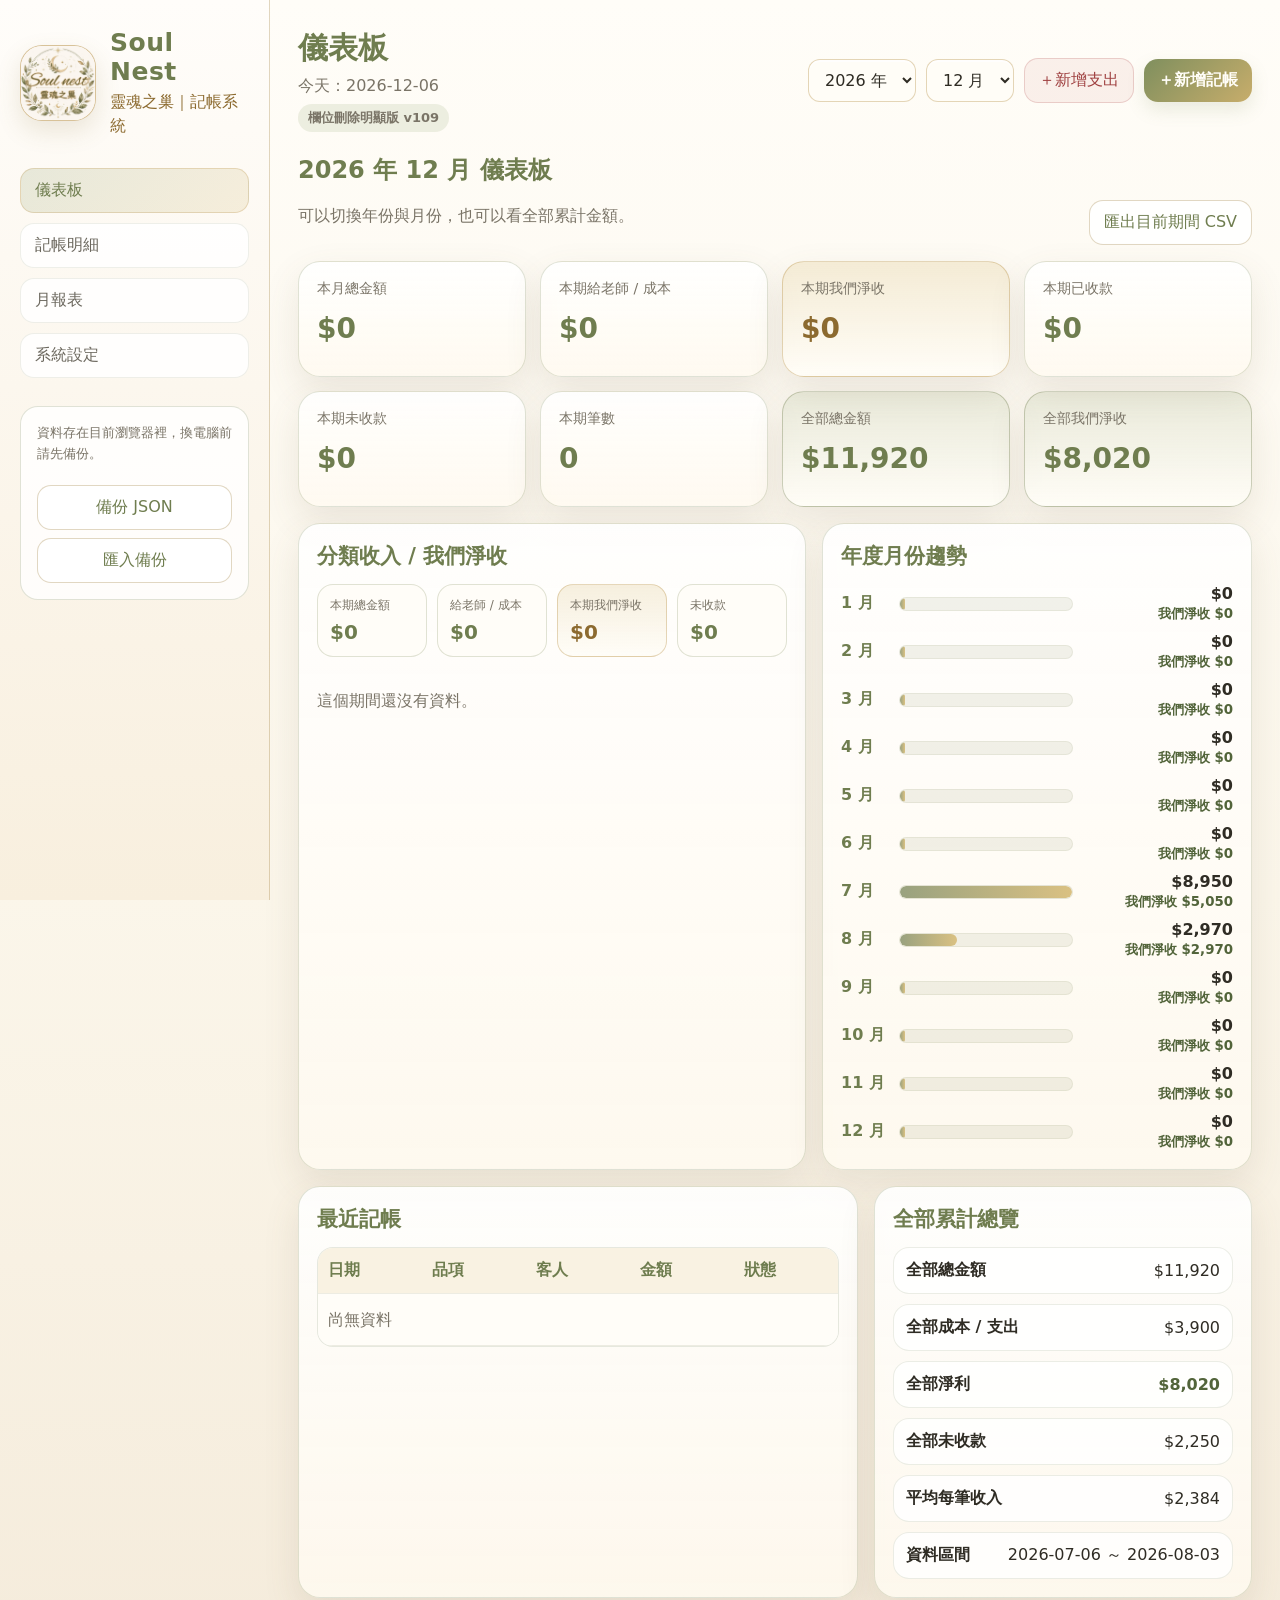
==== commit cb79c112: "Update index.html" ====
--- a/index.html
+++ b/index.html
@@ -753,6 +753,41 @@
   font-weight: 700;
 }
 
+  
+/* 欄位刪除按鈕 */
+.column-buttons .danger-mini,
+.option-actions .danger-mini,
+.item-actions .danger-mini {
+  color: #9f4040 !important;
+  background: rgba(184, 91, 91, .10) !important;
+  border: 1px solid rgba(184, 91, 91, .18);
+}
+
+  
+/* 欄位刪除明顯版 */
+.column-delete-btn {
+  color: #9f4040 !important;
+  background: rgba(184, 91, 91, .12) !important;
+  border: 1px solid rgba(184, 91, 91, .28) !important;
+  font-weight: 800;
+}
+
+.column-buttons {
+  gap: 8px;
+  flex-wrap: wrap;
+}
+
+.version-badge {
+  display: inline-block;
+  margin-top: 8px;
+  padding: 5px 10px;
+  border-radius: 999px;
+  background: rgba(143, 160, 109, .16);
+  color: var(--green);
+  font-size: 13px;
+  font-weight: 700;
+}
+
   </style>
 </head>
 <body>
@@ -785,7 +820,7 @@
       <header class="topbar">
         <div>
           <h2 id="pageTitle">儀表板</h2>
-          <p id="todayText"></p><p class="version-badge">收入支出分開版 v106</p>
+          <p id="todayText"></p><p class="version-badge">欄位刪除明顯版 v109</p>
         </div>
         <div class="top-actions">
           <select id="yearFilter" aria-label="選擇年份"></select>
@@ -1940,7 +1975,7 @@
       <div class="column-buttons">
         <button class="tiny-btn" onclick="moveColumn('${column.id}', -1)" ${index === 0 ? "disabled" : ""}>上移</button>
         <button class="tiny-btn" onclick="moveColumn('${column.id}', 1)" ${index === columns.length - 1 ? "disabled" : ""}>下移</button>
-        ${column.custom ? `<button class="tiny-btn danger-mini" onclick="deleteCustomColumn('${column.id}')">刪除</button>` : ""}
+        <button class="tiny-btn danger-mini column-delete-btn" onclick="deleteColumn('${column.id}')">刪除欄位</button>
       </div>
     </div>
   `).join("");
@@ -2177,6 +2212,31 @@
   });
 
   input.value = "";
+  render();
+}
+
+function deleteColumn(id) {
+  const column = columns.find((item) => item.id === id);
+  if (!column) return;
+
+  if (column.custom) {
+    deleteCustomColumn(id);
+    return;
+  }
+
+  if (!column.visible) {
+    alert("這個欄位已經隱藏了。");
+    return;
+  }
+
+  if (columns.filter((item) => item.visible).length <= 1) {
+    alert("至少要保留一個欄位顯示。");
+    return;
+  }
+
+  if (!confirm(`確定要刪除「${column.label}」欄位嗎？\n\n系統預設欄位刪除後會先改成隱藏，不會刪除已建立的記帳資料。之後可按「恢復預設欄位」找回來。`)) return;
+
+  columns = columns.map((item) => item.id === id ? { ...item, visible: false } : item);
   render();
 }
 
@@ -2378,6 +2438,7 @@
 window.updateOptionValue = updateOptionValue;
 window.moveOption = moveOption;
 window.deleteOption = deleteOption;
+window.deleteColumn = deleteColumn;
 
 // 讓瀏覽器載入完成後再初始化系統
 document.addEventListener("DOMContentLoaded", init);
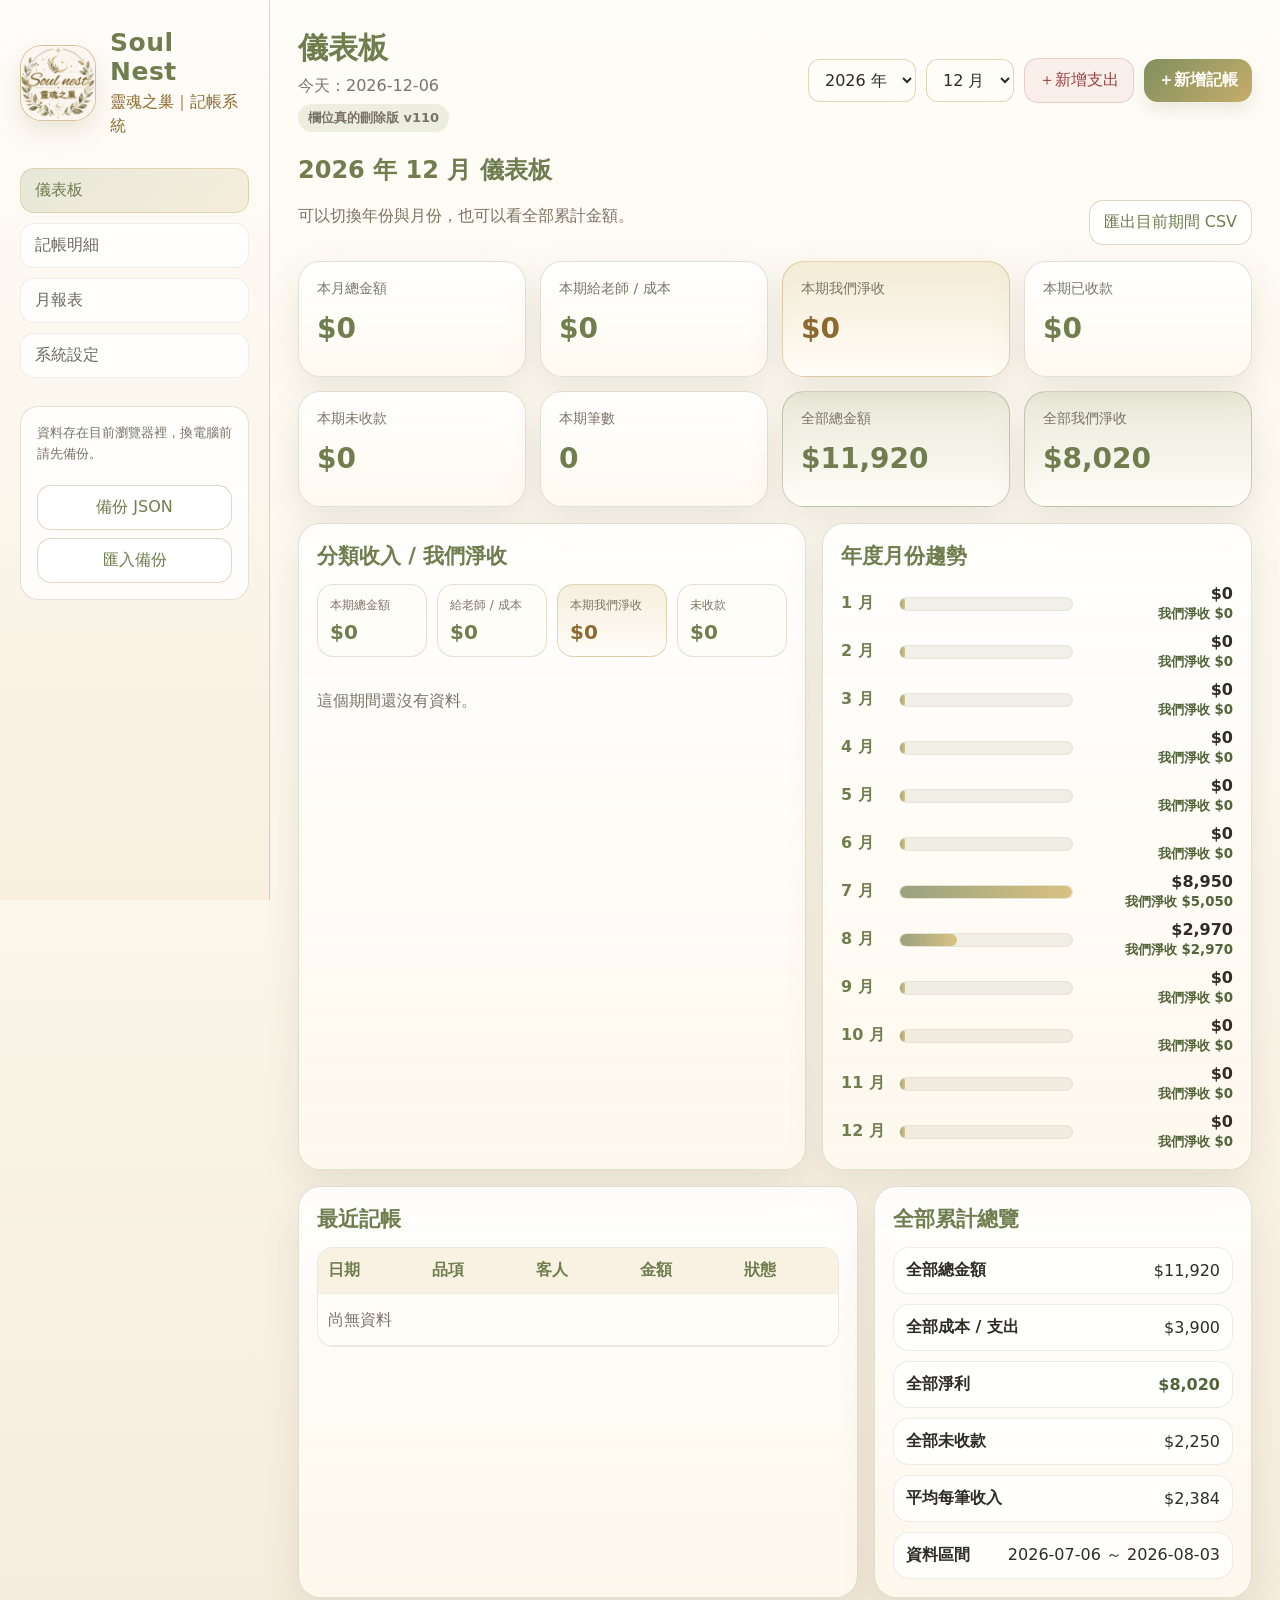
==== commit b1cd680b: "Update index.html" ====
--- a/index.html
+++ b/index.html
@@ -820,7 +820,7 @@
       <header class="topbar">
         <div>
           <h2 id="pageTitle">儀表板</h2>
-          <p id="todayText"></p><p class="version-badge">欄位刪除明顯版 v109</p>
+          <p id="todayText"></p><p class="version-badge">欄位真的刪除版 v110</p>
         </div>
         <div class="top-actions">
           <select id="yearFilter" aria-label="選擇年份"></select>
@@ -1037,7 +1037,7 @@
           </div>
           <div id="columnsSettingsBody" class="settings-collapse-body hidden">
             <div class="panel-head wrap inner-settings-head">
-              <p class="muted">可控制「記帳明細」要顯示哪些欄位，也可以改欄位名稱與調整順序。匯出 CSV 會依照目前顯示欄位輸出。</p>
+              <p class="muted">可控制「記帳明細」要顯示哪些欄位，也可以改欄位名稱、調整順序或刪除欄位。刪除預設欄位後，可按「恢復預設欄位」找回。匯出 CSV 會依照目前顯示欄位輸出。</p>
               <button id="resetColumnsBtn" class="soft-btn">恢復預設欄位</button>
             </div>
             <form id="customColumnForm" class="inline-form custom-column-form">
@@ -1303,7 +1303,8 @@
       normalized.push({
         id: base.id,
         label: normalizeColumnLabel(base.id, String(column.label || base.label)),
-        visible: typeof column.visible === "boolean" ? column.visible : base.visible
+        visible: typeof column.visible === "boolean" ? column.visible : base.visible,
+        deleted: column.deleted === true
       });
       return;
     }
@@ -1315,6 +1316,7 @@
         id: String(column.id),
         label,
         visible: typeof column.visible === "boolean" ? column.visible : true,
+        deleted: column.deleted === true,
         custom: true
       });
     }
@@ -1456,7 +1458,7 @@
 }
 
 function visibleColumns() {
-  return columns.filter((column) => column.visible);
+  return columns.filter((column) => column.visible && !column.deleted);
 }
 
 function render() {
@@ -1965,7 +1967,9 @@
 function renderColumnSettings() {
   const list = $("columnSettingsList");
   if (!list) return;
-  list.innerHTML = columns.map((column, index) => `
+
+  const settingColumns = columns.filter((column) => !column.deleted);
+  list.innerHTML = settingColumns.length ? settingColumns.map((column, index) => `
     <div class="column-setting-item">
       <label class="check-line">
         <input type="checkbox" ${column.visible ? "checked" : ""} onchange="toggleColumnVisibility('${column.id}', this.checked)" />
@@ -1974,11 +1978,11 @@
       <input type="text" value="${escapeHtml(column.label)}" oninput="renameColumn('${column.id}', this.value)" aria-label="${escapeHtml(column.label)} 欄位名稱" />
       <div class="column-buttons">
         <button class="tiny-btn" onclick="moveColumn('${column.id}', -1)" ${index === 0 ? "disabled" : ""}>上移</button>
-        <button class="tiny-btn" onclick="moveColumn('${column.id}', 1)" ${index === columns.length - 1 ? "disabled" : ""}>下移</button>
+        <button class="tiny-btn" onclick="moveColumn('${column.id}', 1)" ${index === settingColumns.length - 1 ? "disabled" : ""}>下移</button>
         <button class="tiny-btn danger-mini column-delete-btn" onclick="deleteColumn('${column.id}')">刪除欄位</button>
       </div>
     </div>
-  `).join("");
+  `).join("") : `<p class="muted">目前沒有欄位。可按「恢復預設欄位」找回。</p>`;
 }
 
 function statusBadge(status) {
@@ -2224,19 +2228,15 @@
     return;
   }
 
-  if (!column.visible) {
-    alert("這個欄位已經隱藏了。");
-    return;
-  }
-
-  if (columns.filter((item) => item.visible).length <= 1) {
+  const remainingVisible = columns.filter((item) => item.visible && !item.deleted && item.id !== id).length;
+  if (remainingVisible < 1) {
     alert("至少要保留一個欄位顯示。");
     return;
   }
 
-  if (!confirm(`確定要刪除「${column.label}」欄位嗎？\n\n系統預設欄位刪除後會先改成隱藏，不會刪除已建立的記帳資料。之後可按「恢復預設欄位」找回來。`)) return;
-
-  columns = columns.map((item) => item.id === id ? { ...item, visible: false } : item);
+  if (!confirm(`確定要刪除「${column.label}」欄位嗎？\n\n刪除後會從欄位設定列表消失，但不會刪除已建立的記帳資料。之後可按「恢復預設欄位」找回來。`)) return;
+
+  columns = columns.map((item) => item.id === id ? { ...item, visible: false, deleted: true } : item);
   render();
 }
 
@@ -2255,7 +2255,7 @@
 }
 
 function toggleColumnVisibility(id, checked) {
-  if (!checked && columns.filter((column) => column.visible).length <= 1) {
+  if (!checked && columns.filter((column) => column.visible && !column.deleted).length <= 1) {
     alert("至少要保留一個欄位顯示。");
     renderColumnSettings();
     return;
@@ -2272,12 +2272,19 @@
 }
 
 function moveColumn(id, direction) {
-  const index = columns.findIndex((column) => column.id === id);
-  const nextIndex = index + direction;
-  if (index < 0 || nextIndex < 0 || nextIndex >= columns.length) return;
+  const settingColumns = columns.filter((column) => !column.deleted);
+  const visibleIndex = settingColumns.findIndex((column) => column.id === id);
+  const targetVisibleIndex = visibleIndex + direction;
+  if (visibleIndex < 0 || targetVisibleIndex < 0 || targetVisibleIndex >= settingColumns.length) return;
+
+  const movingId = settingColumns[visibleIndex].id;
+  const targetId = settingColumns[targetVisibleIndex].id;
+  const movingIndex = columns.findIndex((column) => column.id === movingId);
+  const targetIndex = columns.findIndex((column) => column.id === targetId);
+
   const nextColumns = [...columns];
-  const [moved] = nextColumns.splice(index, 1);
-  nextColumns.splice(nextIndex, 0, moved);
+  const [moved] = nextColumns.splice(movingIndex, 1);
+  nextColumns.splice(targetIndex, 0, moved);
   columns = nextColumns;
   render();
 }
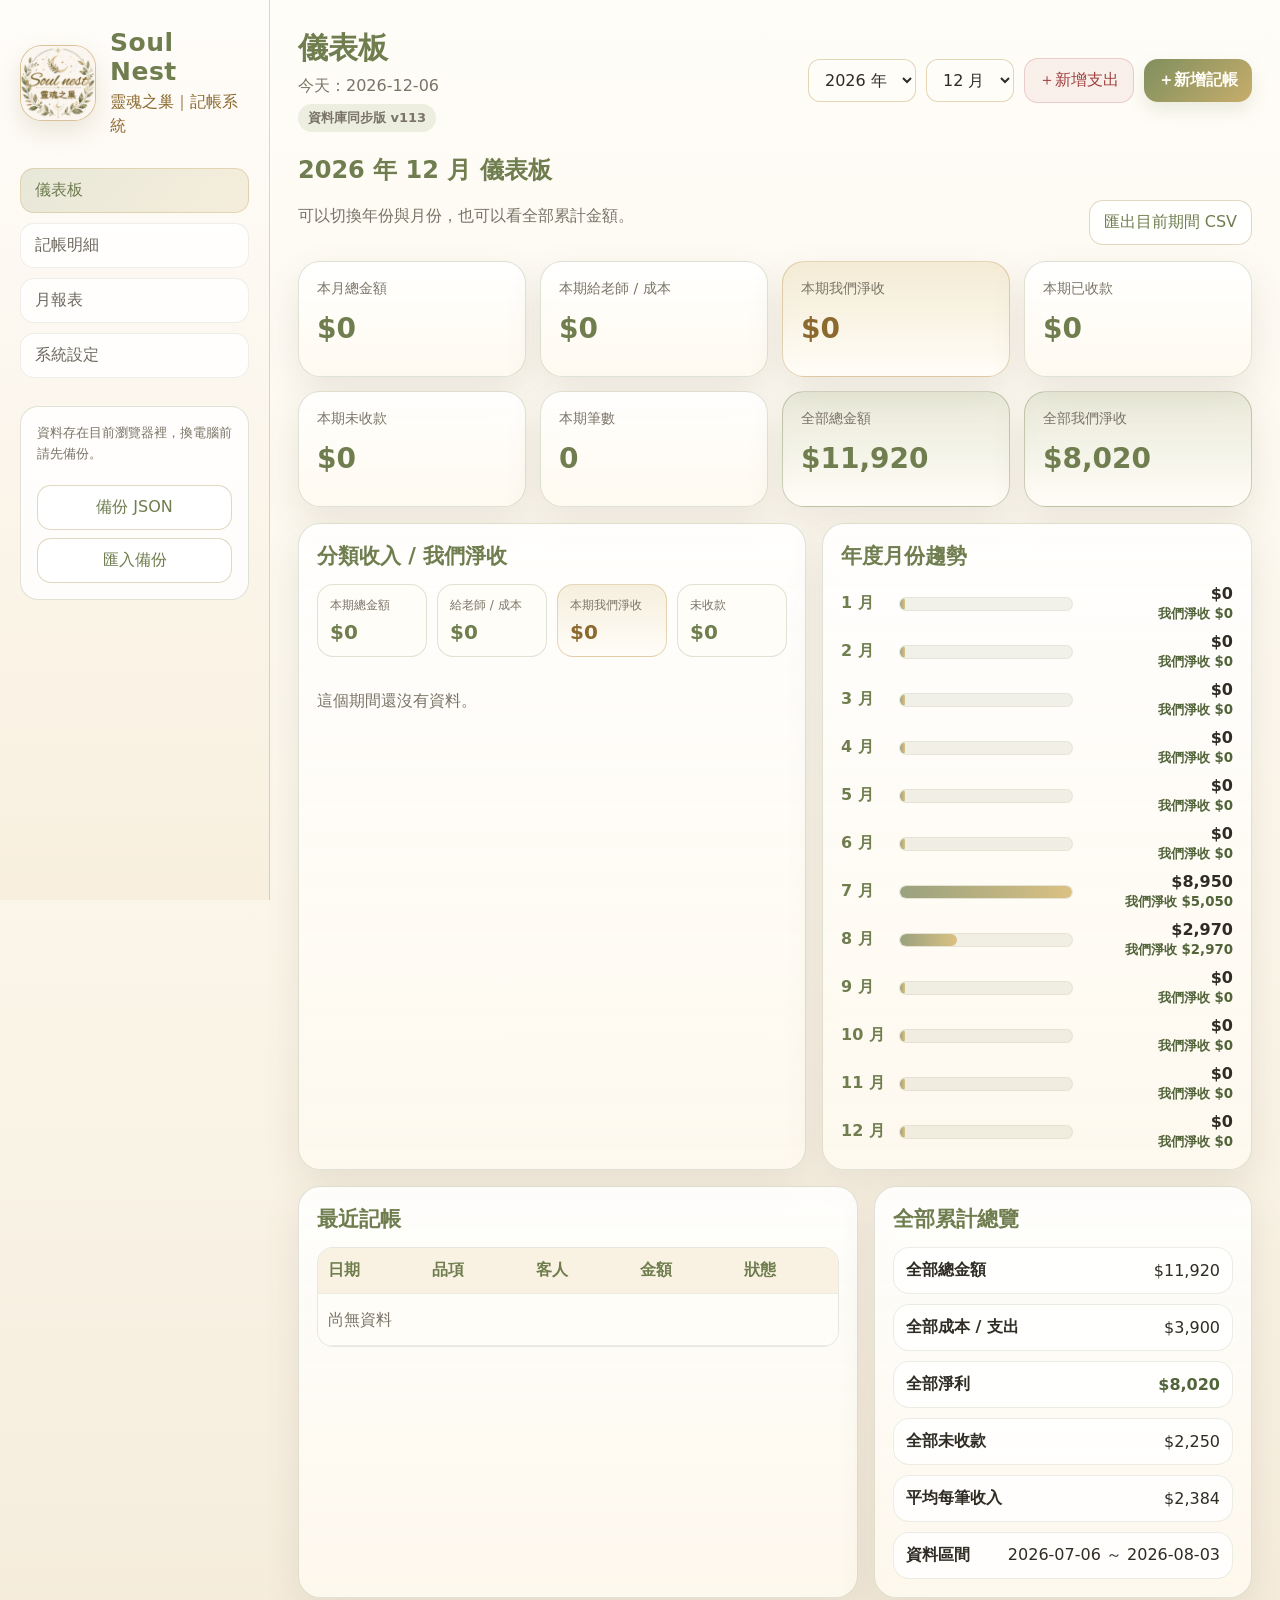
==== commit 83735283: "Update index.html" ====
--- a/index.html
+++ b/index.html
@@ -788,6 +788,89 @@
   font-weight: 700;
 }
 
+  
+/* 新增 / 編輯表單同步欄位設定 */
+.form-grid [data-form-field].hidden {
+  display: none !important;
+}
+
+  
+/* 欄位設定同步所有表單與預覽 */
+.modal-total [data-summary-field].hidden {
+  display: none !important;
+}
+
+  
+/* 資料庫同步設定 */
+.db-status-card {
+  display: grid;
+  gap: 4px;
+  padding: 14px 16px;
+  border: 1px solid var(--line);
+  border-radius: 16px;
+  background: rgba(255, 253, 247, .86);
+  margin-bottom: 14px;
+}
+
+.db-status-card strong {
+  color: var(--green);
+}
+
+.db-status-card small {
+  color: var(--muted);
+}
+
+.db-form-grid {
+  display: grid;
+  grid-template-columns: 1.1fr 1.4fr .8fr;
+  gap: 12px;
+}
+
+.db-form-grid label {
+  display: grid;
+  gap: 7px;
+  color: var(--green);
+  font-size: 14px;
+  font-weight: 700;
+}
+
+.db-actions {
+  display: flex;
+  flex-wrap: wrap;
+  gap: 10px;
+  margin: 14px 0;
+}
+
+.db-help {
+  border: 1px dashed var(--line);
+  border-radius: 16px;
+  padding: 12px 14px;
+  background: rgba(255,255,255,.62);
+}
+
+.db-help summary {
+  cursor: pointer;
+  color: var(--gold-2);
+  font-weight: 800;
+}
+
+.db-help pre {
+  overflow: auto;
+  white-space: pre-wrap;
+  background: #fffdf7;
+  border: 1px solid rgba(185,147,77,.22);
+  border-radius: 12px;
+  padding: 12px;
+  color: #2f2c24;
+  font-size: 13px;
+}
+
+@media (max-width: 920px) {
+  .db-form-grid {
+    grid-template-columns: 1fr;
+  }
+}
+
   </style>
 </head>
 <body>
@@ -820,7 +903,7 @@
       <header class="topbar">
         <div>
           <h2 id="pageTitle">儀表板</h2>
-          <p id="todayText"></p><p class="version-badge">欄位真的刪除版 v110</p>
+          <p id="todayText"></p><p class="version-badge">資料庫同步版 v113</p>
         </div>
         <div class="top-actions">
           <select id="yearFilter" aria-label="選擇年份"></select>
@@ -1027,8 +1110,77 @@
         <div class="panel top-gap settings-collapse-card">
           <div class="settings-collapse-head">
             <div>
+              <h3>資料庫同步</h3>
+              <p class="muted">連接 Supabase 後，手機、電腦與朋友開同一個網址都會同步同一份資料。</p>
+            </div>
+            <button id="toggleDatabaseSettingsBtn" type="button" class="soft-btn settings-toggle-btn" aria-expanded="false">
+              <span class="settings-toggle-text">展開</span>
+              <span class="settings-toggle-icon">▸</span>
+            </button>
+          </div>
+          <div id="databaseSettingsBody" class="settings-collapse-body hidden">
+            <div class="db-status-card">
+              <strong id="dbStatusText">目前尚未連接資料庫</strong>
+              <small id="dbSyncTimeText">資料目前只存在這台裝置的瀏覽器裡。</small>
+            </div>
+
+            <div class="db-form-grid">
+              <label>
+                Supabase URL
+                <input id="supabaseUrlInput" placeholder="https://xxxx.supabase.co" />
+              </label>
+              <label>
+                Supabase anon key
+                <input id="supabaseKeyInput" placeholder="貼上 anon public key" />
+              </label>
+              <label>
+                同步空間 ID
+                <input id="syncSpaceInput" placeholder="例如：soul-nest-main" />
+              </label>
+            </div>
+
+            <div class="db-actions">
+              <button id="saveDatabaseBtn" type="button" class="primary-btn">儲存連線設定</button>
+              <button id="pullDatabaseBtn" type="button" class="soft-btn">從資料庫讀取</button>
+              <button id="pushDatabaseBtn" type="button" class="soft-btn">上傳目前資料</button>
+            </div>
+
+            <details class="db-help">
+              <summary>第一次設定 Supabase 要建立這張資料表</summary>
+              <p class="muted">到 Supabase → SQL Editor，貼上以下 SQL 後按 Run。</p>
+              <pre><code>create table if not exists public.soul_nest_data (
+  id text primary key,
+  data jsonb not null,
+  updated_at timestamptz default now()
+);
+
+alter table public.soul_nest_data enable row level security;
+
+create policy "soul_nest_read"
+on public.soul_nest_data
+for select
+using (true);
+
+create policy "soul_nest_insert"
+on public.soul_nest_data
+for insert
+with check (true);
+
+create policy "soul_nest_update"
+on public.soul_nest_data
+for update
+using (true)
+with check (true);</code></pre>
+              <p class="muted">提醒：這是共用資料庫模式。任何拿到網址與連線設定的人都能看與改同一份資料。</p>
+            </details>
+          </div>
+        </div>
+
+        <div class="panel top-gap settings-collapse-card">
+          <div class="settings-collapse-head">
+            <div>
               <h3>欄位設定</h3>
-              <p class="muted">需要時再展開，不用一直往下拉很久。</p>
+              <p class="muted">需要時再展開；欄位顯示、刪除與改名會同步到記帳明細、新增/編輯記帳、匯出 CSV。</p>
             </div>
             <button id="toggleColumnsSettingsBtn" type="button" class="soft-btn settings-toggle-btn" aria-expanded="false">
               <span class="settings-toggle-text">展開</span>
@@ -1064,24 +1216,24 @@
       </div>
       <input id="recordId" type="hidden" />
       <div class="form-grid">
-        <label>日期<input id="dateInput" type="date" required /></label>
-        <label>分類<select id="categoryInput" required></select></label>
-        <label class="wide">品項<input id="itemInput" list="itemOptions" placeholder="輸入或選擇品項" required /></label>
+        <label data-form-field="date">日期<input id="dateInput" type="date" required /></label>
+        <label data-form-field="category">分類<select id="categoryInput" required></select></label>
+        <label class="wide" data-form-field="item">品項<input id="itemInput" list="itemOptions" placeholder="輸入或選擇品項" required /></label>
         <datalist id="itemOptions"></datalist>
-        <label>客人 / 來源<input id="customerInput" placeholder="例如：客人暱稱、IG、LINE" /></label>
-        <label>負責人<select id="ownerInput"></select></label>
-        <label>付款狀態<select id="paymentStatusInput"><option>已收款</option><option>未收款</option></select></label>
-        <label>付款方式<select id="paymentMethodInput"></select></label>
-        <label>付款日期<input id="paidDateInput" type="date" /></label>
-        <label>客人收費 / 件<input id="priceInput" type="number" min="0" step="1" required /></label>
-        <label>數量<input id="qtyInput" type="number" min="1" step="1" value="1" required /></label>
-        <label>給老師 / 成本總額<input id="costInput" type="number" min="0" step="1" value="0" /></label>
-        <label class="wide">備註<textarea id="noteInput" rows="3" placeholder="例如：加急、老師分潤、客製儀式材料等"></textarea></label>
+        <label data-form-field="customer">客人 / 來源<input id="customerInput" placeholder="例如：客人暱稱、IG、LINE" /></label>
+        <label data-form-field="owner">負責人<select id="ownerInput"></select></label>
+        <label data-form-field="paymentStatus">付款狀態<select id="paymentStatusInput"><option>已收款</option><option>未收款</option></select></label>
+        <label data-form-field="paymentMethod">付款方式<select id="paymentMethodInput"></select></label>
+        <label data-form-field="paidDate">付款日期<input id="paidDateInput" type="date" /></label>
+        <label data-form-field="price">客人收費 / 件<input id="priceInput" type="number" min="0" step="1" required /></label>
+        <label data-form-field="qty">數量<input id="qtyInput" type="number" min="1" step="1" value="1" required /></label>
+        <label data-form-field="cost">給老師 / 成本總額<input id="costInput" type="number" min="0" step="1" value="0" /></label>
+        <label class="wide" data-form-field="note">備註<textarea id="noteInput" rows="3" placeholder="例如：加急、老師分潤、客製儀式材料等"></textarea></label>
         <div id="customFieldInputs" class="custom-fields wide"></div>
       </div>
       <div class="modal-total">
-        <span>總金額：<strong id="previewAmount">$0</strong></span>
-        <span>預估我們淨收：<strong id="previewProfit">$0</strong></span>
+        <span data-summary-field="amount">總金額：<strong id="previewAmount">$0</strong></span>
+        <span data-summary-field="profit">預估我們淨收：<strong id="previewProfit">$0</strong></span>
       </div>
       <div class="modal-actions">
         <button type="button" id="deleteRecordBtn" class="danger-btn hidden">刪除</button>
@@ -1099,15 +1251,17 @@
 const SETTINGS_PANEL_KEY = "soulNestSettingsPanelsV1";
 const PAYMENT_METHOD_KEY = "soulNestPaymentMethodsV1";
 const OWNER_KEY = "soulNestOwnersV1";
+const DB_SETTING_KEY = "soulNestDatabaseSettingsV1";
 
 function loadSettingsPanels() {
   try {
     const raw = localStorage.getItem(SETTINGS_PANEL_KEY);
-    if (!raw) return { items: true, options: false, columns: false };
+    if (!raw) return { items: true, options: false, database: false, columns: false };
     const parsed = JSON.parse(raw);
     return {
       items: typeof parsed.items === "boolean" ? parsed.items : true,
       options: typeof parsed.options === "boolean" ? parsed.options : false,
+      database: typeof parsed.database === "boolean" ? parsed.database : false,
       columns: typeof parsed.columns === "boolean" ? parsed.columns : false
     };
   } catch (error) {
@@ -1125,6 +1279,7 @@
   const mapping = [
     { key: "items", button: $("toggleItemsSettingsBtn"), body: $("itemsSettingsBody") },
     { key: "options", button: $("toggleOptionsSettingsBtn"), body: $("optionsSettingsBody") },
+    { key: "database", button: $("toggleDatabaseSettingsBtn"), body: $("databaseSettingsBody") },
     { key: "columns", button: $("toggleColumnsSettingsBtn"), body: $("columnsSettingsBody") }
   ];
 
@@ -1178,7 +1333,7 @@
   { id: "paymentStatus", label: "付款狀態", visible: true },
   { id: "paymentMethod", label: "付款方式", visible: true },
   { id: "paidDate", label: "付款日期", visible: false },
-  { id: "price", label: "單價", visible: true },
+  { id: "price", label: "客人收費 / 件", visible: true },
   { id: "qty", label: "數量", visible: true },
   { id: "amount", label: "總金額", visible: true },
   { id: "cost", label: "給老師 / 成本", visible: true },
@@ -1235,10 +1390,38 @@
 let columns = loadColumns();
 let paymentMethods = loadStringList(PAYMENT_METHOD_KEY, defaultPaymentMethods);
 let owners = loadStringList(OWNER_KEY, defaultOwners);
+let databaseSettings = loadDatabaseSettings();
+let cloudSyncTimer = null;
+let isApplyingCloudData = false;
 let activePage = "dashboard";
 let activeRecordType = "income";
 
 const $ = (id) => document.getElementById(id);
+
+function loadDatabaseSettings() {
+  try {
+    const raw = localStorage.getItem(DB_SETTING_KEY);
+    if (!raw) return { url: "", key: "", space: "soul-nest-main", enabled: false, lastSyncedAt: "" };
+    const parsed = JSON.parse(raw);
+    return {
+      url: String(parsed.url || ""),
+      key: String(parsed.key || ""),
+      space: String(parsed.space || "soul-nest-main"),
+      enabled: parsed.enabled === true,
+      lastSyncedAt: String(parsed.lastSyncedAt || "")
+    };
+  } catch (error) {
+    return { url: "", key: "", space: "soul-nest-main", enabled: false, lastSyncedAt: "" };
+  }
+}
+
+function saveDatabaseSettingsLocal() {
+  localStorage.setItem(DB_SETTING_KEY, JSON.stringify(databaseSettings));
+}
+
+function databaseReady() {
+  return databaseSettings.enabled && databaseSettings.url && databaseSettings.key && databaseSettings.space;
+}
 
 function loadWithMigration(newKey, oldKey, fallback) {
   try {
@@ -1336,13 +1519,136 @@
 }
 
 function customColumns() {
-  return columns.filter((column) => String(column.id).startsWith("custom_"));
+  return columns.filter((column) => String(column.id).startsWith("custom_") && column.visible && !column.deleted);
 }
 
 function normalizeColumnLabel(id, label) {
+  if (id === "price" && label === "單價") return "客人收費 / 件";
   if (id === "cost" && label === "成本") return "給老師 / 成本";
   if (id === "profit" && label === "淨利") return "我們淨收";
   return label;
+}
+
+function serializeState() {
+  return {
+    records,
+    items,
+    columns,
+    paymentMethods,
+    owners
+  };
+}
+
+function applyState(data) {
+  if (!data || typeof data !== "object") return;
+  if (Array.isArray(data.records)) records = data.records;
+  if (Array.isArray(data.items)) items = data.items;
+  if (Array.isArray(data.columns)) columns = normalizeColumns(data.columns);
+  if (Array.isArray(data.paymentMethods)) paymentMethods = loadStringListFromArray(data.paymentMethods, defaultPaymentMethods);
+  if (Array.isArray(data.owners)) owners = loadStringListFromArray(data.owners, defaultOwners);
+}
+
+function supabaseEndpoint() {
+  return `${databaseSettings.url.replace(/\/$/, "")}/rest/v1/soul_nest_data`;
+}
+
+function supabaseHeaders(extra = {}) {
+  return {
+    apikey: databaseSettings.key,
+    Authorization: `Bearer ${databaseSettings.key}`,
+    "Content-Type": "application/json",
+    ...extra
+  };
+}
+
+function scheduleCloudSync() {
+  if (!databaseReady() || isApplyingCloudData) return;
+  clearTimeout(cloudSyncTimer);
+  cloudSyncTimer = setTimeout(() => pushCloudData(true), 900);
+}
+
+async function pullCloudData(showAlert = true) {
+  if (!databaseReady()) {
+    if (showAlert) alert("請先填寫並儲存 Supabase URL、anon key 與同步空間 ID。");
+    return;
+  }
+
+  setDbStatus("同步中：正在讀取資料庫…");
+  try {
+    const url = `${supabaseEndpoint()}?id=eq.${encodeURIComponent(databaseSettings.space)}&select=data,updated_at`;
+    const response = await fetch(url, { headers: supabaseHeaders() });
+    if (!response.ok) throw new Error(await response.text());
+
+    const rows = await response.json();
+    if (!rows.length) {
+      await pushCloudData(false);
+      if (showAlert) alert("資料庫目前是空的，已把目前這台裝置的資料上傳。");
+      return;
+    }
+
+    isApplyingCloudData = true;
+    applyState(rows[0].data);
+    databaseSettings.lastSyncedAt = rows[0].updated_at || new Date().toISOString();
+    saveDatabaseSettingsLocal();
+    save();
+    isApplyingCloudData = false;
+    render();
+
+    setDbStatus("已連接資料庫", databaseSettings.lastSyncedAt);
+    if (showAlert) alert("已從資料庫讀取最新資料。");
+  } catch (error) {
+    isApplyingCloudData = false;
+    console.error(error);
+    setDbStatus("資料庫讀取失敗，請檢查設定或 SQL 權限。");
+    if (showAlert) alert("資料庫讀取失敗，請確認 Supabase 設定與 SQL 權限。");
+  }
+}
+
+async function pushCloudData(silent = false) {
+  if (!databaseReady()) return;
+
+  setDbStatus("同步中：正在上傳資料…");
+  try {
+    const payload = [{
+      id: databaseSettings.space,
+      data: serializeState(),
+      updated_at: new Date().toISOString()
+    }];
+
+    const response = await fetch(`${supabaseEndpoint()}?on_conflict=id`, {
+      method: "POST",
+      headers: supabaseHeaders({ Prefer: "resolution=merge-duplicates,return=representation" }),
+      body: JSON.stringify(payload)
+    });
+
+    if (!response.ok) throw new Error(await response.text());
+
+    const rows = await response.json();
+    databaseSettings.lastSyncedAt = rows?.[0]?.updated_at || new Date().toISOString();
+    saveDatabaseSettingsLocal();
+    renderDatabaseSettings();
+    setDbStatus("已連接資料庫", databaseSettings.lastSyncedAt);
+    if (!silent) alert("已上傳目前資料到資料庫。");
+  } catch (error) {
+    console.error(error);
+    setDbStatus("資料庫上傳失敗，請檢查設定或 SQL 權限。");
+    if (!silent) alert("資料庫上傳失敗，請確認 Supabase 設定與 SQL 權限。");
+  }
+}
+
+function setDbStatus(text, isoTime = "") {
+  const status = $("dbStatusText");
+  const time = $("dbSyncTimeText");
+  if (status) status.textContent = text;
+  if (time) {
+    if (isoTime) {
+      time.textContent = `最後同步：${new Date(isoTime).toLocaleString("zh-TW")}`;
+    } else if (databaseSettings.lastSyncedAt) {
+      time.textContent = `最後同步：${new Date(databaseSettings.lastSyncedAt).toLocaleString("zh-TW")}`;
+    } else {
+      time.textContent = databaseReady() ? "已設定資料庫，尚未同步。" : "資料目前只存在這台裝置的瀏覽器裡。";
+    }
+  }
 }
 
 function save() {
@@ -1351,6 +1657,7 @@
   localStorage.setItem(COLUMN_KEY, JSON.stringify(columns));
   localStorage.setItem(PAYMENT_METHOD_KEY, JSON.stringify(paymentMethods));
   localStorage.setItem(OWNER_KEY, JSON.stringify(owners));
+  scheduleCloudSync();
 }
 
 function money(value) {
@@ -1467,6 +1774,7 @@
   renderCategoryOptions();
   renderDatalist();
   renderOptionSettings();
+  renderDatabaseSettings();
   renderDashboard();
   renderRecords();
   renderMonthly();
@@ -1964,6 +2272,26 @@
   render();
 }
 
+function renderDatabaseSettings() {
+  if ($("supabaseUrlInput")) $("supabaseUrlInput").value = databaseSettings.url || "";
+  if ($("supabaseKeyInput")) $("supabaseKeyInput").value = databaseSettings.key || "";
+  if ($("syncSpaceInput")) $("syncSpaceInput").value = databaseSettings.space || "soul-nest-main";
+  setDbStatus(databaseReady() ? "已連接資料庫" : "目前尚未連接資料庫", databaseSettings.lastSyncedAt);
+}
+
+function saveDatabaseSettingsFromForm() {
+  databaseSettings = {
+    url: $("supabaseUrlInput").value.trim(),
+    key: $("supabaseKeyInput").value.trim(),
+    space: $("syncSpaceInput").value.trim() || "soul-nest-main",
+    enabled: true,
+    lastSyncedAt: databaseSettings.lastSyncedAt || ""
+  };
+  saveDatabaseSettingsLocal();
+  renderDatabaseSettings();
+  pullCloudData(true);
+}
+
 function renderColumnSettings() {
   const list = $("columnSettingsList");
   if (!list) return;
@@ -2026,6 +2354,7 @@
   $("noteInput").placeholder = "例如：加急、老師分潤、客製儀式材料等";
   $("noteInput").value = record?.note || "";
   renderCustomFieldInputs(record);
+  applyRecordFormColumnVisibility();
   $("deleteRecordBtn").classList.toggle("hidden", !record);
   updatePreview();
   $("recordDialog").showModal();
@@ -2058,6 +2387,64 @@
     result[input.dataset.columnId] = input.value.trim();
   });
   return result;
+}
+
+function columnById(fieldId) {
+  return columns.find((item) => item.id === fieldId);
+}
+
+function isColumnEnabled(fieldId) {
+  const column = columnById(fieldId);
+  if (!column) return true;
+  return column.visible && !column.deleted;
+}
+
+function syncRecordFormLabels() {
+  document.querySelectorAll("[data-form-field]").forEach((label) => {
+    const fieldId = label.dataset.formField;
+    const column = columnById(fieldId);
+    if (!column) return;
+
+    const firstTextNode = [...label.childNodes].find((node) => node.nodeType === Node.TEXT_NODE && node.textContent.trim());
+    if (firstTextNode) {
+      firstTextNode.textContent = column.label;
+    }
+  });
+
+  const amountColumn = columnById("amount");
+  const profitColumn = columnById("profit");
+  const amountText = document.querySelector('[data-summary-field="amount"]');
+  const profitText = document.querySelector('[data-summary-field="profit"]');
+
+  if (amountText && amountColumn) {
+    const strong = amountText.querySelector("strong");
+    amountText.firstChild.textContent = `${amountColumn.label}：`;
+    if (strong && !amountText.contains(strong)) amountText.appendChild(strong);
+  }
+
+  if (profitText && profitColumn) {
+    const strong = profitText.querySelector("strong");
+    profitText.firstChild.textContent = `預估${profitColumn.label}：`;
+    if (strong && !profitText.contains(strong)) profitText.appendChild(strong);
+  }
+}
+
+function applyRecordFormColumnVisibility() {
+  syncRecordFormLabels();
+
+  document.querySelectorAll("[data-form-field]").forEach((label) => {
+    const fieldId = label.dataset.formField;
+    const enabled = isColumnEnabled(fieldId);
+    label.classList.toggle("hidden", !enabled);
+    label.querySelectorAll("input, select, textarea").forEach((input) => {
+      input.disabled = !enabled;
+    });
+  });
+
+  document.querySelectorAll("[data-summary-field]").forEach((item) => {
+    const fieldId = item.dataset.summaryField;
+    item.classList.toggle("hidden", !isColumnEnabled(fieldId));
+  });
 }
 
 function openExpenseDialog() {
@@ -2133,18 +2520,18 @@
   const id = $("recordId").value || uuid();
   const next = {
     id,
-    date: $("dateInput").value,
-    category: $("categoryInput").value,
-    item: $("itemInput").value.trim(),
-    customer: $("customerInput").value.trim(),
-    owner: $("ownerInput").value,
-    paymentStatus: $("paymentStatusInput").value,
-    paymentMethod: $("paymentMethodInput").value,
-    paidDate: $("paidDateInput").value,
-    price: Number($("priceInput").value || 0),
-    qty: Number($("qtyInput").value || 1),
-    cost: Number($("costInput").value || 0),
-    note: $("noteInput").value.trim(),
+    date: $("dateInput")?.value || todayISO(),
+    category: $("categoryInput")?.value || "其他收入",
+    item: $("itemInput")?.value.trim() || "",
+    customer: $("customerInput")?.value.trim() || "",
+    owner: $("ownerInput")?.value || "",
+    paymentStatus: $("paymentStatusInput")?.value || "已收款",
+    paymentMethod: $("paymentMethodInput")?.value || "",
+    paidDate: $("paidDateInput")?.value || "",
+    price: Number($("priceInput")?.value || 0),
+    qty: Number($("qtyInput")?.value || 1),
+    cost: Number($("costInput")?.value || 0),
+    note: $("noteInput")?.value.trim() || "",
     customFields: collectCustomFields()
   };
 
@@ -2238,6 +2625,7 @@
 
   columns = columns.map((item) => item.id === id ? { ...item, visible: false, deleted: true } : item);
   render();
+  applyRecordFormColumnVisibility();
 }
 
 function deleteCustomColumn(id) {
@@ -2252,6 +2640,7 @@
     return { ...record, customFields };
   });
   render();
+  applyRecordFormColumnVisibility();
 }
 
 function toggleColumnVisibility(id, checked) {
@@ -2262,12 +2651,14 @@
   }
   columns = columns.map((column) => column.id === id ? { ...column, visible: checked } : column);
   save();
+  applyRecordFormColumnVisibility();
   renderRecords();
 }
 
 function renameColumn(id, label) {
   columns = columns.map((column) => column.id === id ? { ...column, label: label.trim() || defaultColumns.find((base) => base.id === id)?.label || column.label } : column);
   save();
+  applyRecordFormColumnVisibility();
   renderRecords();
 }
 
@@ -2388,9 +2779,13 @@
   applySettingsPanels();
   $("toggleItemsSettingsBtn").addEventListener("click", () => toggleSettingsPanel("items"));
   $("toggleOptionsSettingsBtn").addEventListener("click", () => toggleSettingsPanel("options"));
+  $("toggleDatabaseSettingsBtn").addEventListener("click", () => toggleSettingsPanel("database"));
   $("toggleColumnsSettingsBtn").addEventListener("click", () => toggleSettingsPanel("columns"));
   $("itemForm").addEventListener("submit", addItem);
   $("customColumnForm").addEventListener("submit", addCustomColumn);
+  $("saveDatabaseBtn").addEventListener("click", saveDatabaseSettingsFromForm);
+  $("pullDatabaseBtn").addEventListener("click", () => pullCloudData(true));
+  $("pushDatabaseBtn").addEventListener("click", () => pushCloudData(false));
   $("paymentMethodForm").addEventListener("submit", (event) => {
     event.preventDefault();
     addOption("payment", $("paymentMethodNameInput").value);
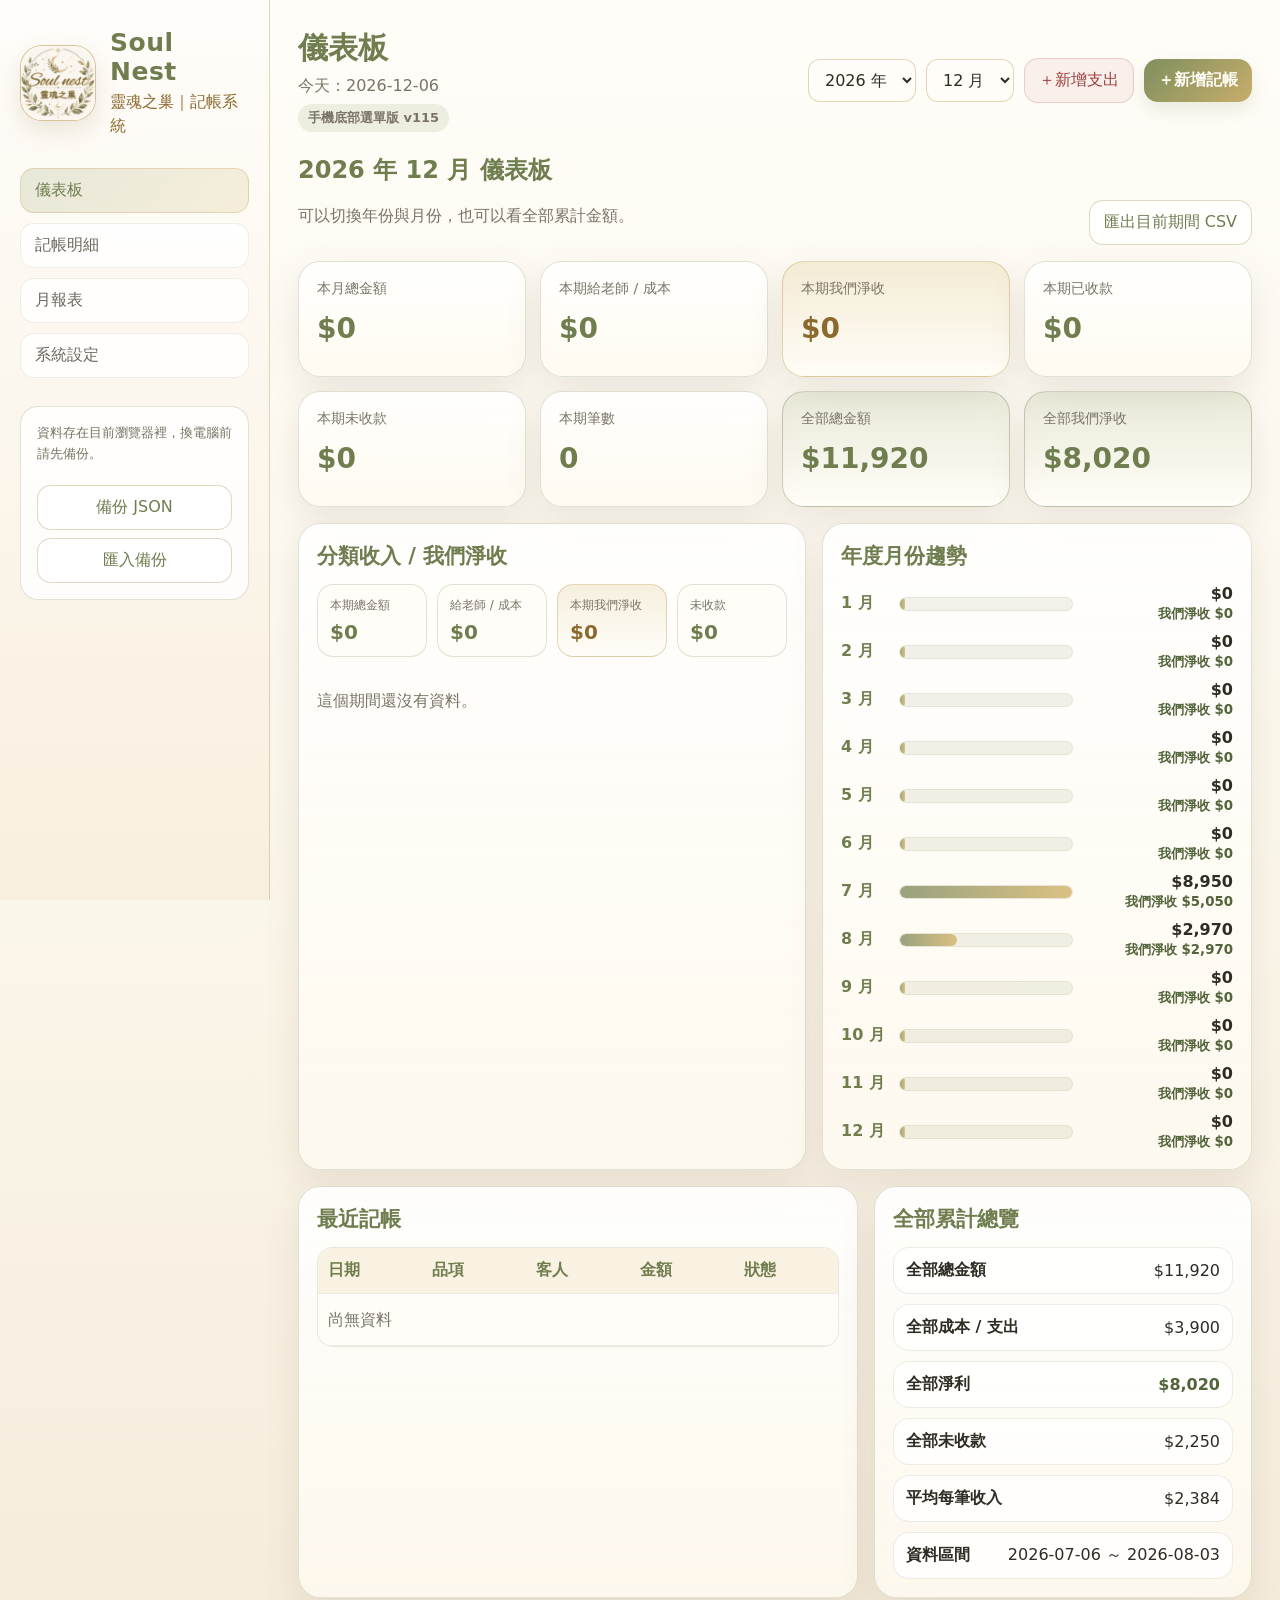
==== commit 0a372c5c: "Update index.html" ====
--- a/index.html
+++ b/index.html
@@ -871,6 +871,401 @@
   }
 }
 
+  
+/* 手機版畫面優化 v114 */
+@media (max-width: 760px) {
+  body {
+    background: #fbf6ea;
+  }
+
+  .app-shell {
+    display: block;
+  }
+
+  .sidebar {
+    width: 100%;
+    height: auto;
+    position: sticky;
+    top: 0;
+    z-index: 20;
+    padding: 12px;
+    border-right: 0;
+    border-bottom: 1px solid var(--line);
+    box-shadow: 0 8px 22px rgba(104, 91, 62, .08);
+  }
+
+  .brand {
+    margin-bottom: 12px;
+    gap: 10px;
+  }
+
+  .brand-logo {
+    width: 52px;
+    height: 52px;
+    border-radius: 16px;
+  }
+
+  .brand h1 {
+    font-size: 20px;
+  }
+
+  .brand p {
+    font-size: 13px;
+    line-height: 1.35;
+  }
+
+  nav {
+    display: grid;
+    grid-template-columns: repeat(4, 1fr);
+    gap: 6px;
+  }
+
+  .nav-btn {
+    text-align: center;
+    padding: 9px 6px;
+    border-radius: 12px;
+    font-size: 13px;
+  }
+
+  .backup-box {
+    display: none;
+  }
+
+  main {
+    padding: 14px;
+  }
+
+  .topbar {
+    gap: 12px;
+    margin-bottom: 14px;
+  }
+
+  .topbar h2 {
+    font-size: 24px;
+  }
+
+  .topbar p {
+    font-size: 13px;
+  }
+
+  .top-actions {
+    display: grid;
+    grid-template-columns: 1fr 1fr;
+    gap: 8px;
+    width: 100%;
+  }
+
+  .top-actions select,
+  .top-actions button {
+    width: 100%;
+    min-height: 44px;
+  }
+
+  .top-actions .primary-btn,
+  .top-actions .expense-btn {
+    grid-column: span 2;
+  }
+
+  .panel {
+    padding: 14px;
+    border-radius: 18px;
+  }
+
+  .panel-head.wrap {
+    align-items: stretch;
+    flex-direction: column;
+  }
+
+  .filters {
+    display: grid;
+    grid-template-columns: 1fr;
+    width: 100%;
+    gap: 8px;
+  }
+
+  .filters input,
+  .filters select,
+  .filters button {
+    width: 100%;
+    min-height: 44px;
+  }
+
+  .record-summary-cards,
+  .cards,
+  .category-panel-summary {
+    grid-template-columns: 1fr 1fr;
+    gap: 10px;
+  }
+
+  .record-summary-card,
+  .card,
+  .category-total-card {
+    padding: 12px;
+    border-radius: 16px;
+  }
+
+  .record-summary-card strong,
+  .card strong,
+  .category-total-card strong {
+    font-size: 20px;
+  }
+
+  .record-type-tabs {
+    width: 100%;
+    display: grid;
+    grid-template-columns: repeat(3, 1fr);
+    border-radius: 16px;
+  }
+
+  .record-type-btn {
+    padding: 9px 6px;
+    font-size: 13px;
+  }
+
+  .table-wrap {
+    border: 0;
+    background: transparent;
+    overflow: visible;
+  }
+
+  table.records-table {
+    min-width: 0;
+    background: transparent;
+  }
+
+  .records-table thead {
+    display: none;
+  }
+
+  .records-table tbody,
+  .records-table tr,
+  .records-table td {
+    display: block;
+    width: 100%;
+  }
+
+  .records-table tr {
+    margin-bottom: 12px;
+    border: 1px solid var(--line);
+    border-radius: 18px;
+    background: rgba(255, 253, 247, .92);
+    overflow: hidden;
+    box-shadow: 0 8px 18px rgba(104, 91, 62, .07);
+  }
+
+  .records-table td {
+    white-space: normal;
+    border-bottom: 1px solid rgba(116, 126, 80, .10);
+    padding: 10px 12px;
+  }
+
+  .records-table td::before {
+    content: attr(data-label);
+    display: block;
+    color: var(--muted);
+    font-size: 12px;
+    margin-bottom: 4px;
+    font-weight: 700;
+  }
+
+  .records-table .row-actions {
+    display: block;
+    text-align: right;
+    border-bottom: 0;
+  }
+
+  .records-table .row-actions .tiny-btn {
+    width: 100%;
+    min-height: 40px;
+  }
+
+  .records-table .group-row {
+    background: rgba(216, 189, 122, .16);
+    box-shadow: none;
+    border-color: rgba(216, 189, 122, .30);
+  }
+
+  .records-table .group-row td {
+    padding: 12px;
+  }
+
+  .records-table .group-row td::before {
+    display: none;
+  }
+
+  .group-row-inner {
+    gap: 8px;
+  }
+
+  .group-row-inner strong {
+    font-size: 15px;
+  }
+
+  .group-row-inner span {
+    font-size: 12px;
+    line-height: 1.6;
+  }
+
+  dialog {
+    width: 100vw;
+    max-width: 100vw;
+  }
+
+  .modal-card {
+    width: calc(100vw - 18px);
+    max-height: calc(100vh - 18px);
+    overflow: auto;
+    margin: 9px auto;
+    padding: 18px;
+    border-radius: 22px;
+  }
+
+  .modal-head h3 {
+    font-size: 22px;
+  }
+
+  .form-grid {
+    grid-template-columns: 1fr;
+    gap: 10px;
+  }
+
+  .form-grid .wide {
+    grid-column: span 1;
+  }
+
+  .modal-total {
+    align-items: stretch;
+    text-align: right;
+  }
+
+  .modal-actions {
+    gap: 10px;
+    flex-direction: column-reverse;
+  }
+
+  .modal-actions button {
+    width: 100%;
+    min-height: 44px;
+  }
+
+  .item-add-form,
+  .custom-column-form,
+  .option-add-form,
+  .db-form-grid {
+    grid-template-columns: 1fr;
+  }
+
+  .settings-collapse-head {
+    align-items: stretch;
+  }
+
+  .settings-toggle-btn {
+    width: 100%;
+    min-height: 44px;
+  }
+
+  .item-edit-row,
+  .column-setting-item,
+  .option-item {
+    grid-template-columns: 1fr;
+  }
+
+  .column-buttons,
+  .option-actions,
+  .item-actions {
+    justify-content: stretch;
+    display: grid;
+    grid-template-columns: repeat(3, 1fr);
+  }
+
+  .column-buttons button,
+  .option-actions button,
+  .item-actions button {
+    width: 100%;
+  }
+}
+
+@media (max-width: 420px) {
+  nav {
+    grid-template-columns: repeat(2, 1fr);
+  }
+
+  .record-summary-cards,
+  .cards,
+  .category-panel-summary {
+    grid-template-columns: 1fr;
+  }
+
+  .top-actions {
+    grid-template-columns: 1fr;
+  }
+
+  .top-actions .primary-btn,
+  .top-actions .expense-btn {
+    grid-column: span 1;
+  }
+}
+
+  
+/* 手機 App 底部選單 v115 */
+.mobile-bottom-nav {
+  display: none;
+}
+
+@media (max-width: 760px) {
+  .mobile-bottom-nav {
+    position: fixed;
+    left: 10px;
+    right: 10px;
+    bottom: 10px;
+    z-index: 40;
+    display: grid;
+    grid-template-columns: repeat(4, 1fr);
+    gap: 6px;
+    padding: 8px;
+    border: 1px solid rgba(185, 147, 77, .24);
+    border-radius: 24px;
+    background: rgba(255, 253, 247, .96);
+    box-shadow: 0 12px 34px rgba(104, 91, 62, .20);
+    backdrop-filter: blur(10px);
+  }
+
+  .mobile-tab-btn {
+    border: 0;
+    border-radius: 18px;
+    padding: 8px 4px;
+    background: transparent;
+    color: var(--muted);
+    display: grid;
+    gap: 3px;
+    place-items: center;
+    min-height: 54px;
+  }
+
+  .mobile-tab-btn span {
+    font-size: 20px;
+    line-height: 1;
+  }
+
+  .mobile-tab-btn small {
+    font-size: 12px;
+    font-weight: 800;
+  }
+
+  .mobile-tab-btn.active {
+    color: var(--green);
+    background: linear-gradient(135deg, rgba(143, 160, 109, .20), rgba(216, 189, 122, .22));
+  }
+
+  main {
+    padding-bottom: 98px;
+  }
+
+  .sidebar nav {
+    display: none;
+  }
+}
+
   </style>
 </head>
 <body>
@@ -899,11 +1294,30 @@
       </div>
     </aside>
 
+    <nav class="mobile-bottom-nav" aria-label="手機底部選單">
+      <button type="button" class="mobile-tab-btn active" data-page="dashboard">
+        <span>⌂</span>
+        <small>儀表板</small>
+      </button>
+      <button type="button" class="mobile-tab-btn" data-page="records">
+        <span>☷</span>
+        <small>明細</small>
+      </button>
+      <button type="button" class="mobile-tab-btn" data-page="monthly">
+        <span>▣</span>
+        <small>月報</small>
+      </button>
+      <button type="button" class="mobile-tab-btn" data-page="settings">
+        <span>⚙</span>
+        <small>設定</small>
+      </button>
+    </nav>
+
     <main>
       <header class="topbar">
         <div>
           <h2 id="pageTitle">儀表板</h2>
-          <p id="todayText"></p><p class="version-badge">資料庫同步版 v113</p>
+          <p id="todayText"></p><p class="version-badge">手機底部選單版 v115</p>
         </div>
         <div class="top-actions">
           <select id="yearFilter" aria-label="選擇年份"></select>
@@ -2023,9 +2437,9 @@
     <tr>
       ${displayColumns.map((column) => {
         const cell = recordCell(record, column.id);
-        return `<td class="${cell.className}">${cell.html}</td>`;
+        return `<td data-label="${escapeHtml(column.label)}" class="${cell.className}">${cell.html}</td>`;
       }).join("")}
-      <td class="row-actions"><button class="tiny-btn" onclick="openRecordDialog('${record.id}')">編輯</button></td>
+      <td data-label="操作" class="row-actions"><button class="tiny-btn" onclick="openRecordDialog('${record.id}')">編輯</button></td>
     </tr>
   `;
 }
@@ -2330,7 +2744,7 @@
 function openPage(page) {
   activePage = page;
   document.querySelectorAll(".page").forEach((section) => section.classList.toggle("active", section.id === page));
-  document.querySelectorAll(".nav-btn").forEach((button) => button.classList.toggle("active", button.dataset.page === page));
+  document.querySelectorAll(".nav-btn, .mobile-tab-btn").forEach((button) => button.classList.toggle("active", button.dataset.page === page));
   const titleMap = { dashboard: "儀表板", records: "記帳明細", monthly: "月報表", settings: "系統設定" };
   $("pageTitle").textContent = titleMap[page] || "Soul Nest 記帳系統";
 }
@@ -2770,7 +3184,7 @@
   openPage("dashboard");
   render();
 
-  document.querySelectorAll(".nav-btn").forEach((button) => button.addEventListener("click", () => openPage(button.dataset.page)));
+  document.querySelectorAll(".nav-btn, .mobile-tab-btn").forEach((button) => button.addEventListener("click", () => openPage(button.dataset.page)));
   $("newExpenseTopBtn").addEventListener("click", () => openExpenseDialog());
   $("newRecordTopBtn").addEventListener("click", () => openRecordDialog());
   $("closeDialogBtn").addEventListener("click", closeRecordDialog);
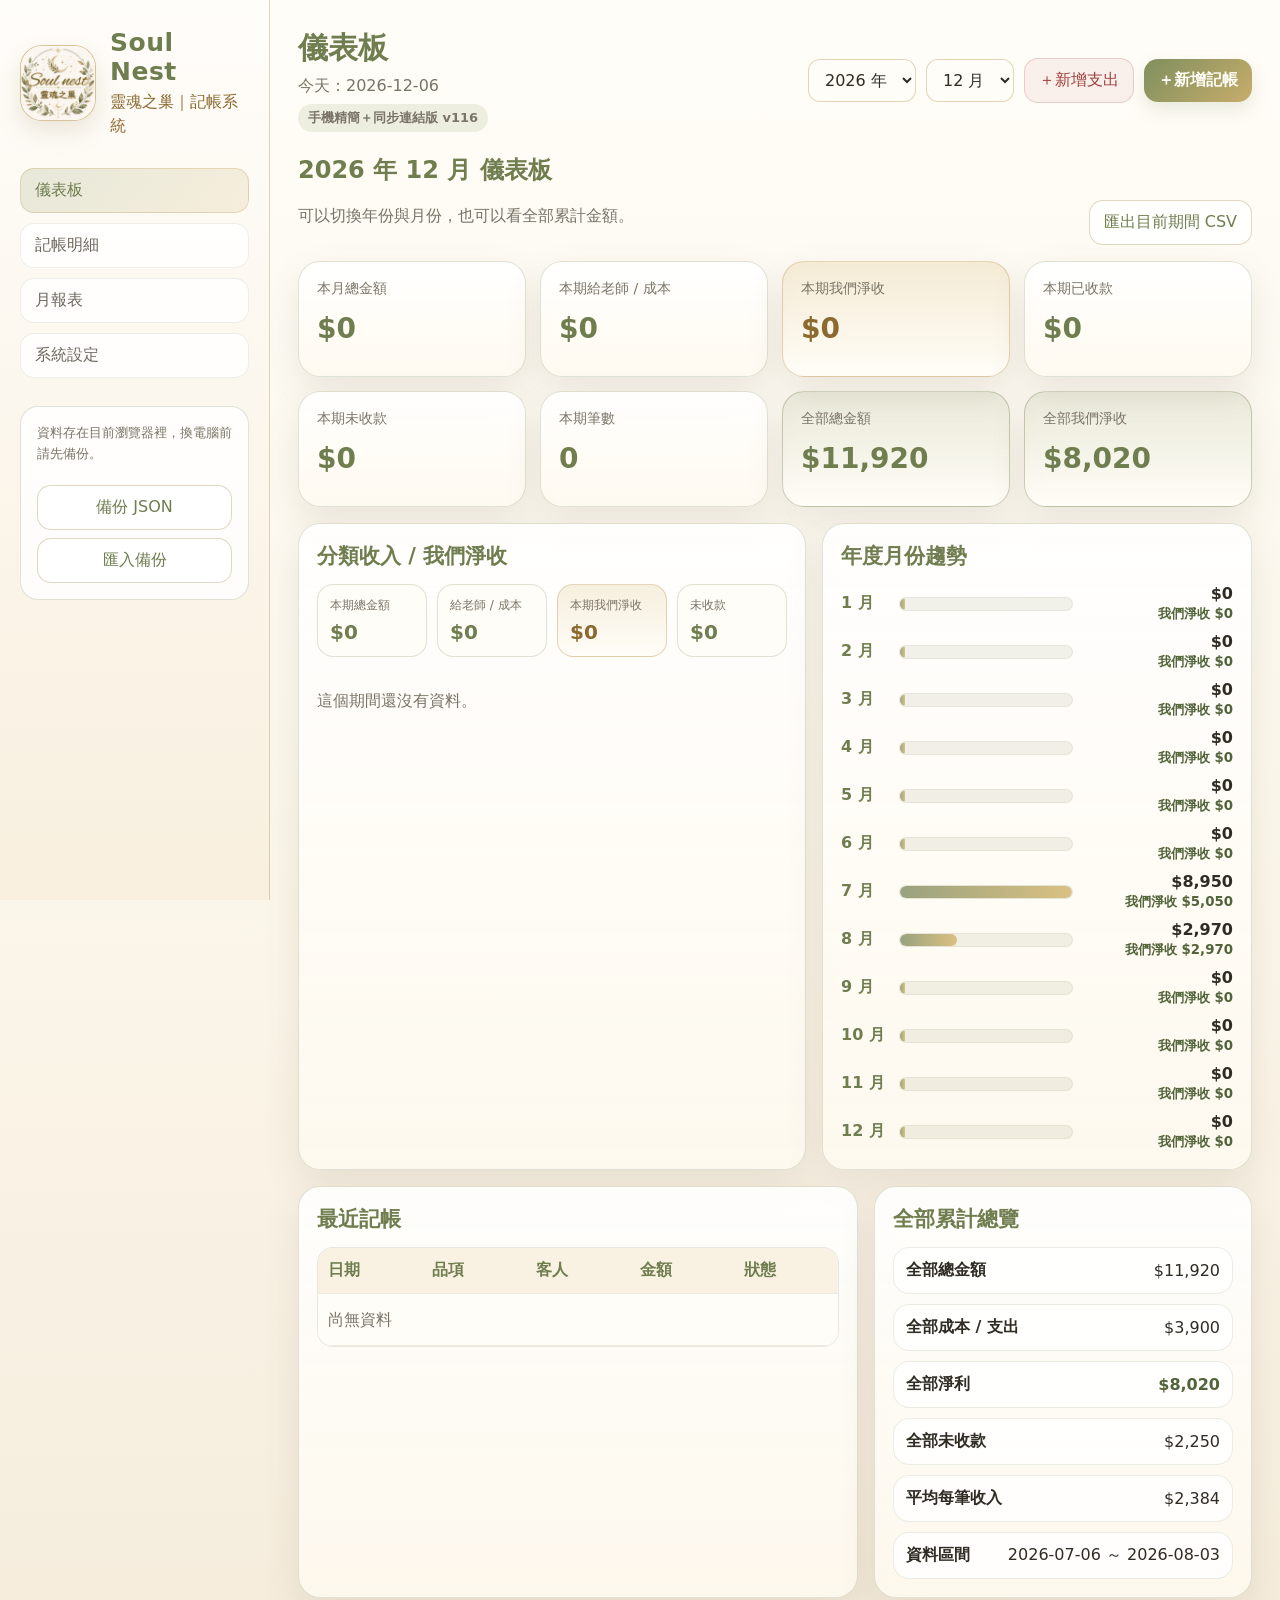
==== commit 06071822: "Update index.html" ====
--- a/index.html
+++ b/index.html
@@ -1266,6 +1266,55 @@
   }
 }
 
+  
+/* 手機明細精簡版 v116 */
+@media (max-width: 760px) {
+  .records-table tr:not(.group-row) td[data-field] {
+    display: none;
+  }
+
+  .records-table tr:not(.group-row) td[data-field="date"],
+  .records-table tr:not(.group-row) td[data-field="item"],
+  .records-table tr:not(.group-row) td[data-field="customer"],
+  .records-table tr:not(.group-row) td[data-field="paymentStatus"],
+  .records-table tr:not(.group-row) td[data-field="amount"],
+  .records-table tr:not(.group-row) td[data-field="profit"] {
+    display: block;
+  }
+
+  .records-table tr:not(.group-row) td[data-field="item"] {
+    font-size: 17px;
+    font-weight: 800;
+    color: var(--green);
+    background: rgba(216, 189, 122, .10);
+  }
+
+  .records-table tr:not(.group-row) td[data-field="item"]::before {
+    display: none;
+  }
+
+  .records-table tr:not(.group-row) td[data-field="amount"],
+  .records-table tr:not(.group-row) td[data-field="profit"] {
+    display: grid;
+    grid-template-columns: 1fr auto;
+    gap: 8px;
+    align-items: center;
+  }
+
+  .records-table tr:not(.group-row) td[data-field="amount"]::before,
+  .records-table tr:not(.group-row) td[data-field="profit"]::before {
+    margin: 0;
+  }
+
+  .db-share-note {
+    font-size: 13px;
+    line-height: 1.7;
+    padding: 10px 12px;
+    border-radius: 14px;
+    background: rgba(216, 189, 122, .12);
+  }
+}
+
   </style>
 </head>
 <body>
@@ -1317,7 +1366,7 @@
       <header class="topbar">
         <div>
           <h2 id="pageTitle">儀表板</h2>
-          <p id="todayText"></p><p class="version-badge">手機底部選單版 v115</p>
+          <p id="todayText"></p><p class="version-badge">手機精簡＋同步連結版 v116</p>
         </div>
         <div class="top-actions">
           <select id="yearFilter" aria-label="選擇年份"></select>
@@ -1557,7 +1606,9 @@
               <button id="saveDatabaseBtn" type="button" class="primary-btn">儲存連線設定</button>
               <button id="pullDatabaseBtn" type="button" class="soft-btn">從資料庫讀取</button>
               <button id="pushDatabaseBtn" type="button" class="soft-btn">上傳目前資料</button>
+              <button id="copySyncLinkBtn" type="button" class="soft-btn">複製同步連結</button>
             </div>
+            <p class="muted db-share-note">手機或朋友要同步，請使用「複製同步連結」產生的網址。這樣對方第一次打開就會自動連到同一個資料庫。</p>
 
             <details class="db-help">
               <summary>第一次設定 Supabase 要建立這張資料表</summary>
@@ -1812,6 +1863,70 @@
 
 const $ = (id) => document.getElementById(id);
 
+function encodeSyncPayload(payload) {
+  return btoa(unescape(encodeURIComponent(JSON.stringify(payload))));
+}
+
+function decodeSyncPayload(text) {
+  return JSON.parse(decodeURIComponent(escape(atob(text))));
+}
+
+function syncPayloadFromHash() {
+  const hash = window.location.hash || "";
+  const match = hash.match(/sync=([^&]+)/);
+  if (!match) return null;
+  try {
+    return decodeSyncPayload(match[1]);
+  } catch (error) {
+    console.warn("同步連結解析失敗", error);
+    return null;
+  }
+}
+
+function applySyncPayloadFromHash() {
+  const payload = syncPayloadFromHash();
+  if (!payload) return false;
+
+  databaseSettings = {
+    url: String(payload.url || ""),
+    key: String(payload.key || ""),
+    space: String(payload.space || "soul-nest-main"),
+    enabled: true,
+    lastSyncedAt: databaseSettings?.lastSyncedAt || ""
+  };
+
+  if (databaseSettings.url && databaseSettings.key && databaseSettings.space) {
+    saveDatabaseSettingsLocal();
+    return true;
+  }
+  return false;
+}
+
+function buildSyncLink() {
+  if (!databaseReady()) return "";
+  const payload = encodeSyncPayload({
+    url: databaseSettings.url,
+    key: databaseSettings.key,
+    space: databaseSettings.space
+  });
+  return `${location.origin}${location.pathname}?v=116#sync=${payload}`;
+}
+
+async function copySyncLink() {
+  if (!databaseReady()) {
+    alert("請先填寫並儲存資料庫連線設定。");
+    return;
+  }
+
+  const link = buildSyncLink();
+  try {
+    await navigator.clipboard.writeText(link);
+    alert("已複製同步連結。手機或朋友用這個連結開啟，就會連到同一份資料。");
+  } catch (error) {
+    prompt("請手動複製這個同步連結：", link);
+  }
+}
+
 function loadDatabaseSettings() {
   try {
     const raw = localStorage.getItem(DB_SETTING_KEY);
@@ -2060,7 +2175,7 @@
     } else if (databaseSettings.lastSyncedAt) {
       time.textContent = `最後同步：${new Date(databaseSettings.lastSyncedAt).toLocaleString("zh-TW")}`;
     } else {
-      time.textContent = databaseReady() ? "已設定資料庫，尚未同步。" : "資料目前只存在這台裝置的瀏覽器裡。";
+      time.textContent = databaseReady() ? "已設定資料庫，手機或朋友請使用「複製同步連結」開啟。" : "資料目前只存在這台裝置的瀏覽器裡。";
     }
   }
 }
@@ -2437,7 +2552,7 @@
     <tr>
       ${displayColumns.map((column) => {
         const cell = recordCell(record, column.id);
-        return `<td data-label="${escapeHtml(column.label)}" class="${cell.className}">${cell.html}</td>`;
+        return `<td data-field="${column.id}" data-label="${escapeHtml(column.label)}" class="${cell.className}">${cell.html}</td>`;
       }).join("")}
       <td data-label="操作" class="row-actions"><button class="tiny-btn" onclick="openRecordDialog('${record.id}')">編輯</button></td>
     </tr>
@@ -3200,6 +3315,7 @@
   $("saveDatabaseBtn").addEventListener("click", saveDatabaseSettingsFromForm);
   $("pullDatabaseBtn").addEventListener("click", () => pullCloudData(true));
   $("pushDatabaseBtn").addEventListener("click", () => pushCloudData(false));
+  $("copySyncLinkBtn").addEventListener("click", copySyncLink);
   $("paymentMethodForm").addEventListener("submit", (event) => {
     event.preventDefault();
     addOption("payment", $("paymentMethodNameInput").value);
@@ -3235,6 +3351,10 @@
   });
   $("itemInput").addEventListener("input", syncItemPreset);
   $("itemInput").addEventListener("change", syncItemPreset);
+  if (databaseReady()) {
+    setTimeout(() => pullCloudData(false), hasSyncPayload ? 200 : 1200);
+  }
+
   $("paymentStatusInput").addEventListener("change", () => {
     if ($("paymentStatusInput").value === "未收款") {
       if (paymentMethods.includes("尚未付款")) $("paymentMethodInput").value = "尚未付款";
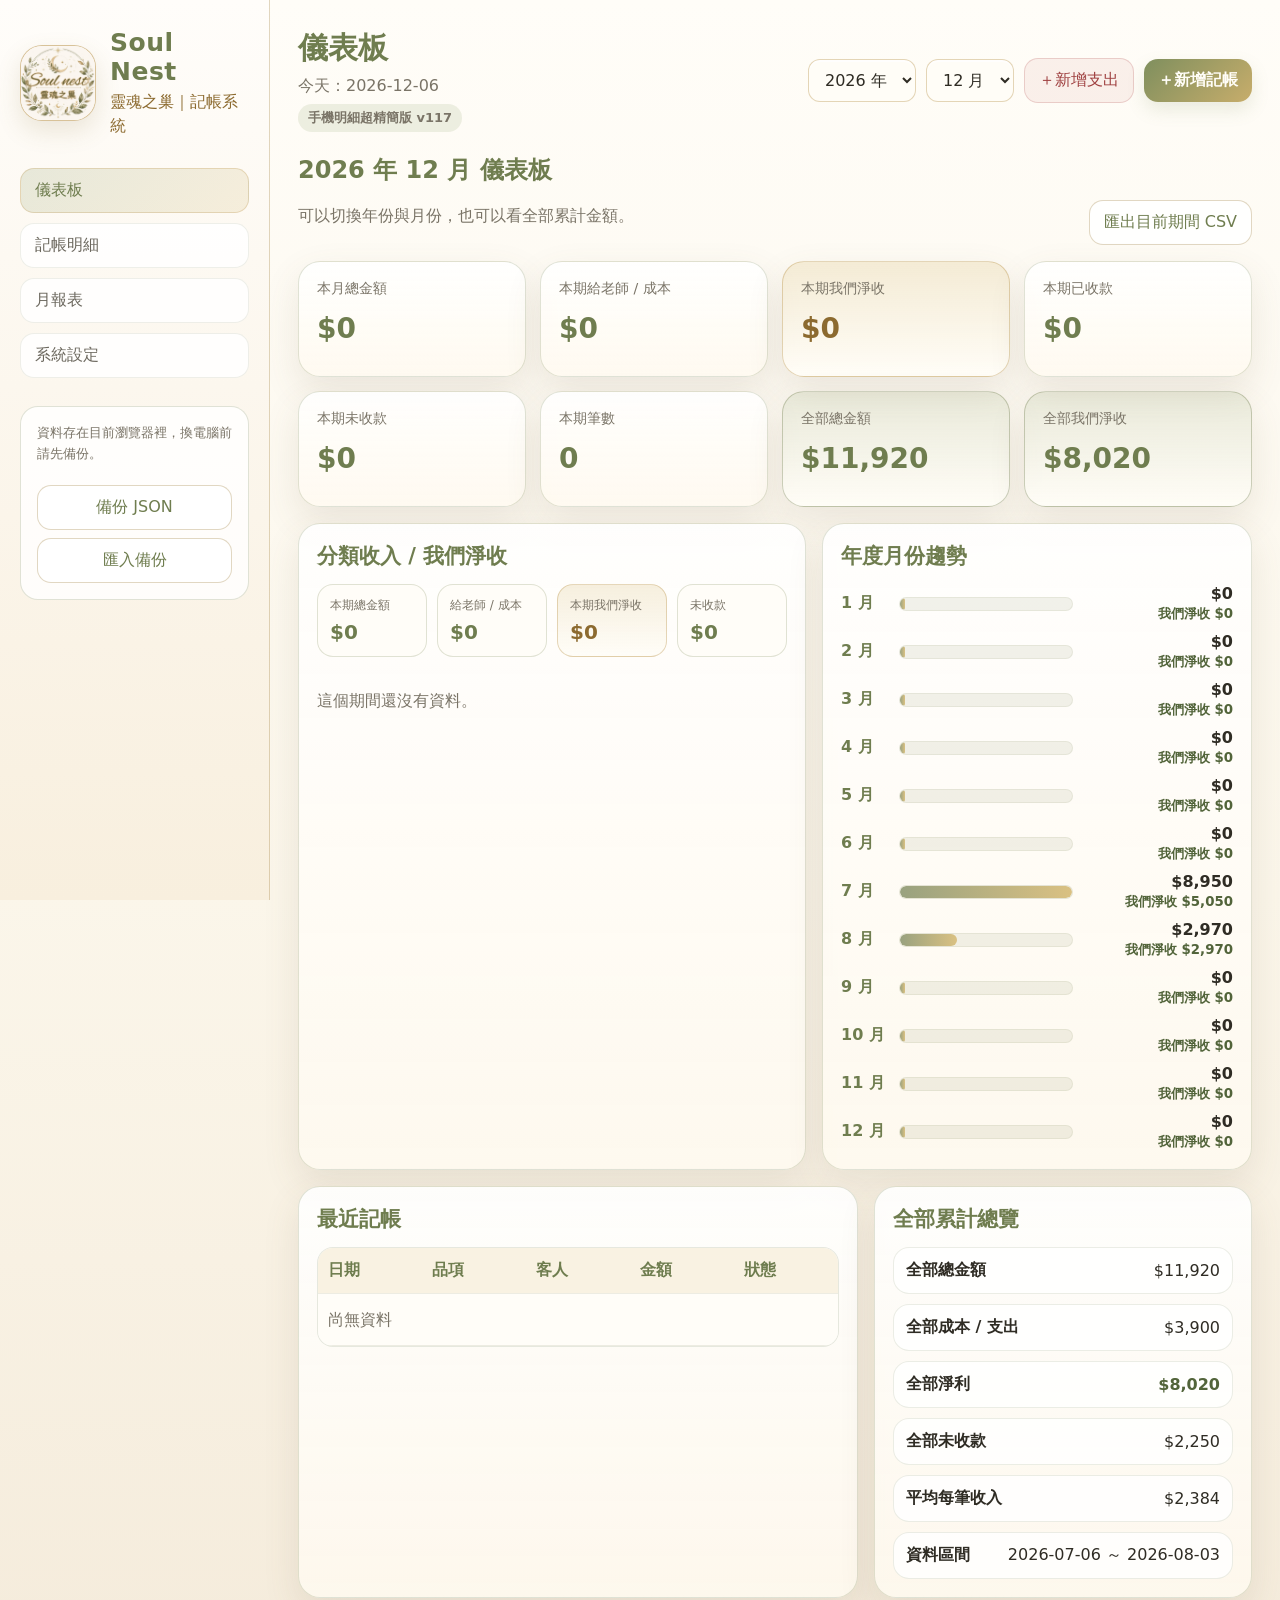
==== commit 59e527df: "Update index.html" ====
--- a/index.html
+++ b/index.html
@@ -1315,6 +1315,155 @@
   }
 }
 
+  
+/* 手機明細超精簡版 v117 */
+@media (max-width: 760px) {
+  .records-table tr:not(.group-row) {
+    display: grid !important;
+    grid-template-columns: 1fr auto;
+    gap: 6px 10px;
+    padding: 12px 14px;
+    margin-bottom: 10px;
+    border-radius: 16px;
+  }
+
+  .records-table tr:not(.group-row) td {
+    width: auto !important;
+    padding: 0 !important;
+    border-bottom: 0 !important;
+    background: transparent !important;
+  }
+
+  .records-table tr:not(.group-row) td::before {
+    display: none !important;
+  }
+
+  .records-table tr:not(.group-row) td[data-field] {
+    display: none !important;
+  }
+
+  .records-table tr:not(.group-row) td[data-field="item"],
+  .records-table tr:not(.group-row) td[data-field="date"],
+  .records-table tr:not(.group-row) td[data-field="paymentStatus"],
+  .records-table tr:not(.group-row) td[data-field="amount"],
+  .records-table tr:not(.group-row) td[data-field="profit"] {
+    display: block !important;
+  }
+
+  .records-table tr:not(.group-row) td[data-field="item"] {
+    grid-column: 1 / -1;
+    font-size: 16px;
+    line-height: 1.35;
+    font-weight: 900;
+    color: var(--green);
+    margin-bottom: 2px;
+  }
+
+  .records-table tr:not(.group-row) td[data-field="date"] {
+    grid-column: 1 / 2;
+    color: var(--muted);
+    font-size: 13px;
+    line-height: 1.3;
+  }
+
+  .records-table tr:not(.group-row) td[data-field="paymentStatus"] {
+    grid-column: 2 / 3;
+    justify-self: end;
+  }
+
+  .records-table tr:not(.group-row) td[data-field="amount"],
+  .records-table tr:not(.group-row) td[data-field="profit"] {
+    display: flex !important;
+    align-items: center;
+    justify-content: space-between;
+    gap: 10px;
+    min-width: 0;
+    font-size: 14px;
+  }
+
+  .records-table tr:not(.group-row) td[data-field="amount"] {
+    grid-column: 1 / 2;
+    color: var(--muted);
+  }
+
+  .records-table tr:not(.group-row) td[data-field="amount"]::before {
+    content: "總";
+    display: inline !important;
+    margin: 0 !important;
+    font-size: 12px;
+    color: var(--muted);
+  }
+
+  .records-table tr:not(.group-row) td[data-field="profit"] {
+    grid-column: 2 / 3;
+    justify-self: end;
+    font-weight: 900;
+    color: var(--green);
+  }
+
+  .records-table tr:not(.group-row) td[data-field="profit"]::before {
+    content: "淨";
+    display: inline !important;
+    margin: 0 4px 0 0 !important;
+    font-size: 12px;
+    color: var(--muted);
+  }
+
+  .records-table tr:not(.group-row) .row-actions {
+    grid-column: 1 / -1;
+    padding-top: 6px !important;
+  }
+
+  .records-table tr:not(.group-row) .row-actions::before {
+    display: none !important;
+  }
+
+  .records-table tr:not(.group-row) .row-actions .tiny-btn {
+    min-height: 34px;
+    height: 34px;
+    border-radius: 12px;
+    font-size: 14px;
+  }
+
+  .records-table .group-row {
+    margin-bottom: 8px;
+    border-radius: 16px;
+  }
+
+  .records-table .group-row td {
+    padding: 10px 12px !important;
+  }
+
+  .group-row-inner {
+    display: grid;
+    gap: 4px;
+  }
+
+  .group-row-inner span {
+    font-size: 12px;
+    line-height: 1.45;
+  }
+
+  .record-summary-cards {
+    grid-template-columns: repeat(2, 1fr) !important;
+    gap: 8px;
+  }
+
+  .record-summary-card {
+    padding: 10px 12px;
+    border-radius: 14px;
+  }
+
+  .record-summary-card span {
+    font-size: 12px;
+    margin-bottom: 4px;
+  }
+
+  .record-summary-card strong {
+    font-size: 18px;
+  }
+}
+
   </style>
 </head>
 <body>
@@ -1366,7 +1515,7 @@
       <header class="topbar">
         <div>
           <h2 id="pageTitle">儀表板</h2>
-          <p id="todayText"></p><p class="version-badge">手機精簡＋同步連結版 v116</p>
+          <p id="todayText"></p><p class="version-badge">手機明細超精簡版 v117</p>
         </div>
         <div class="top-actions">
           <select id="yearFilter" aria-label="選擇年份"></select>
